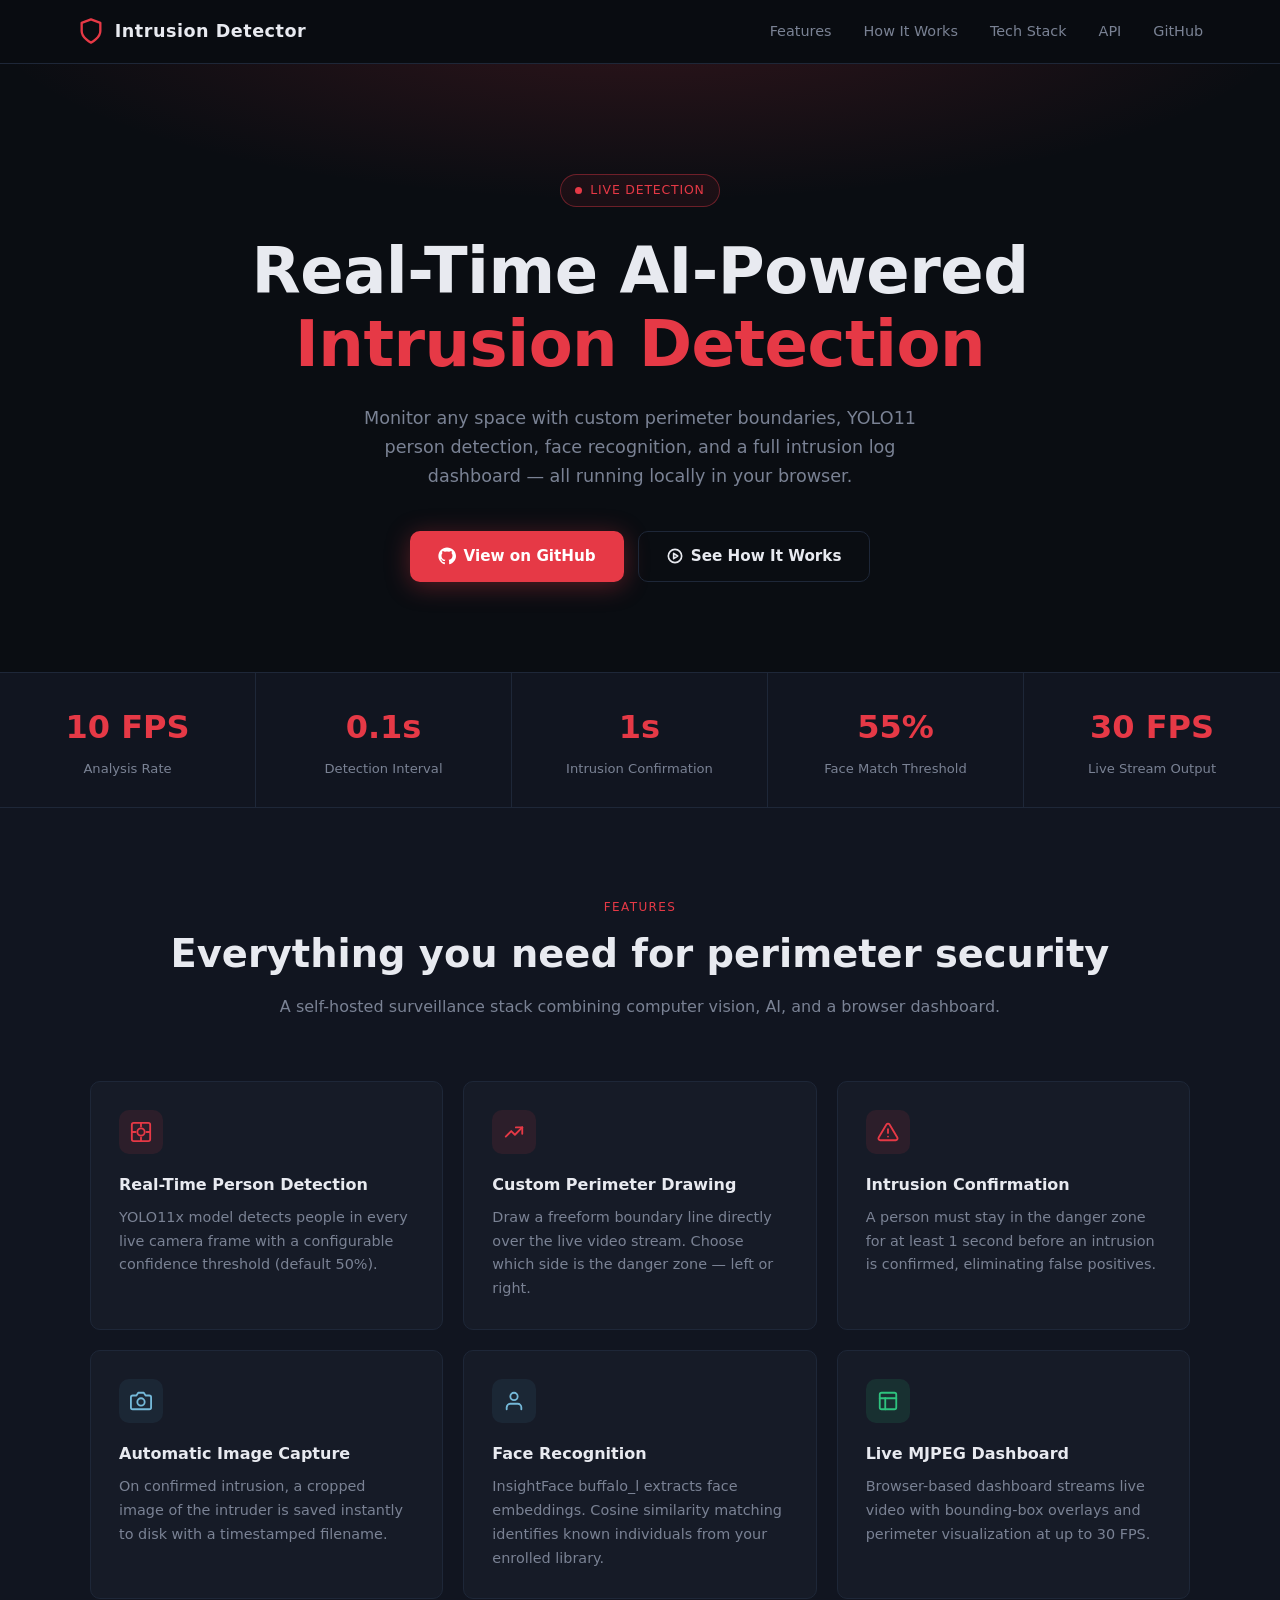
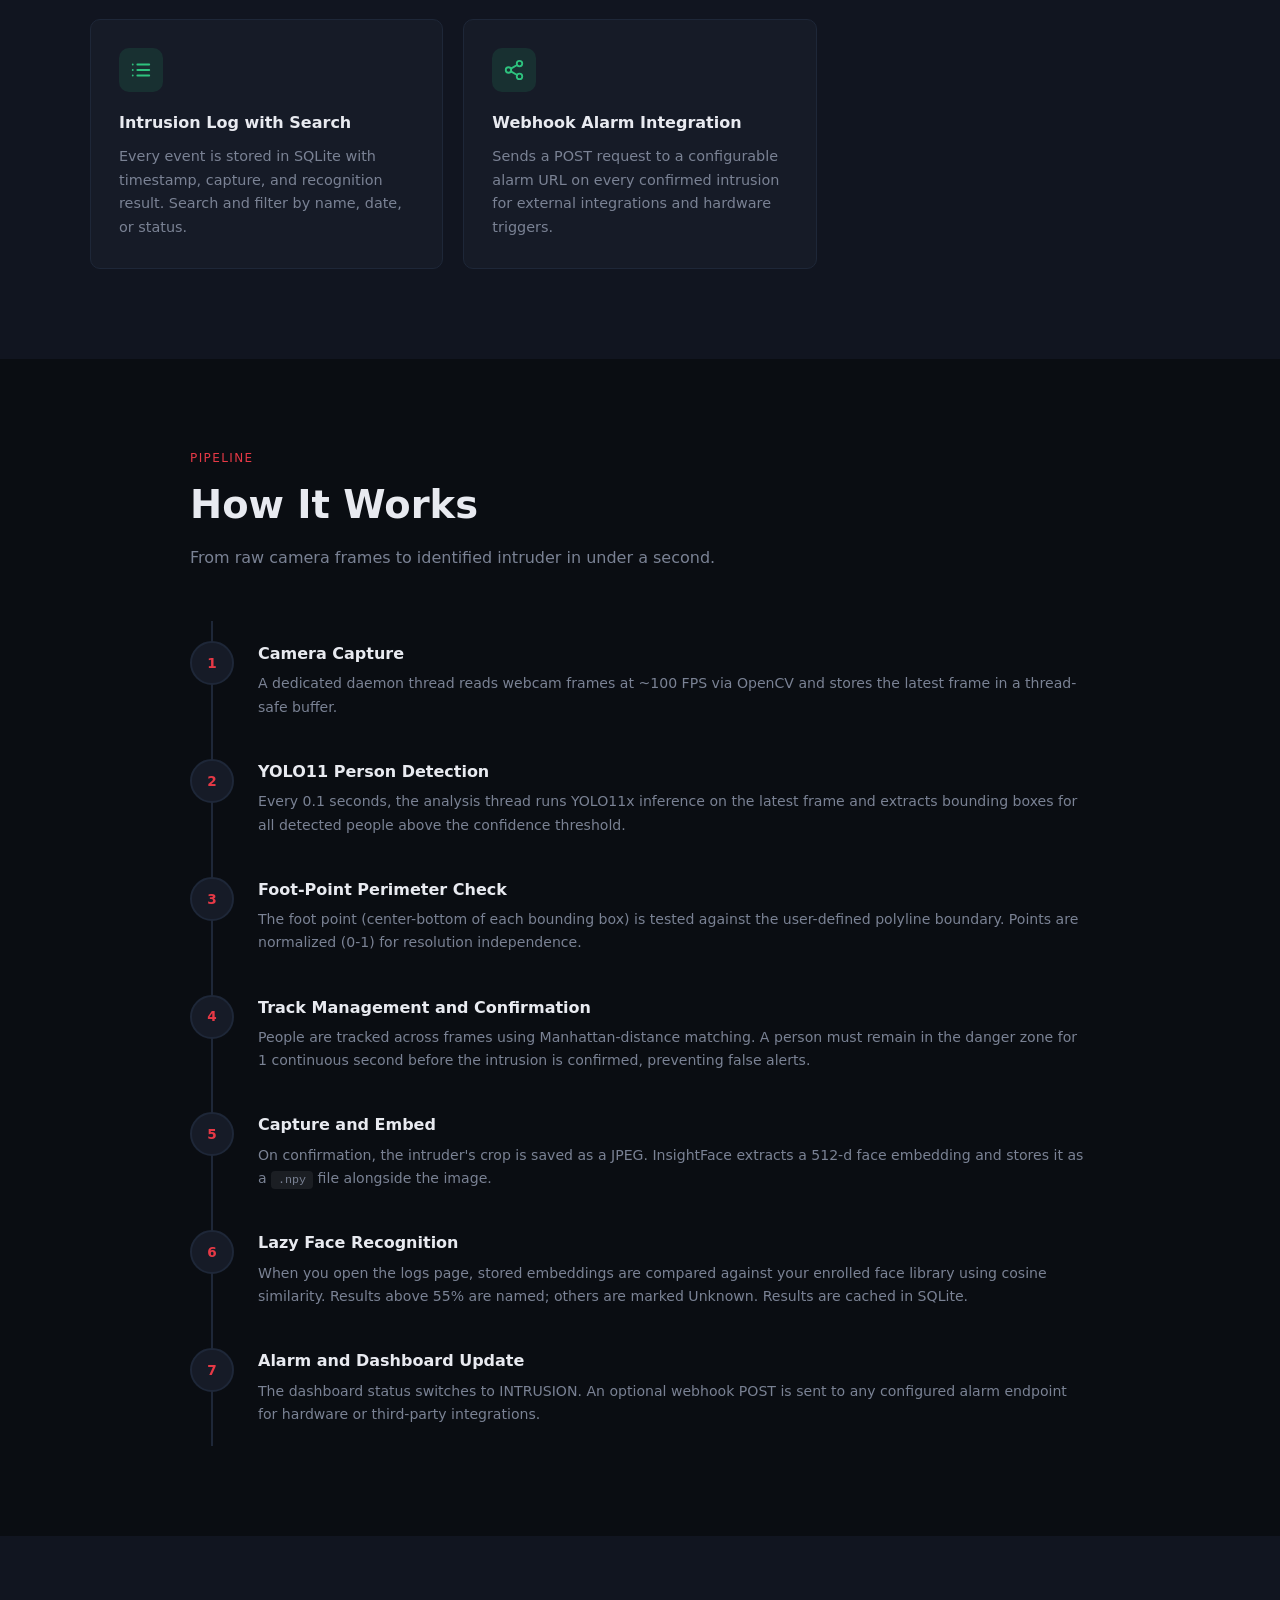
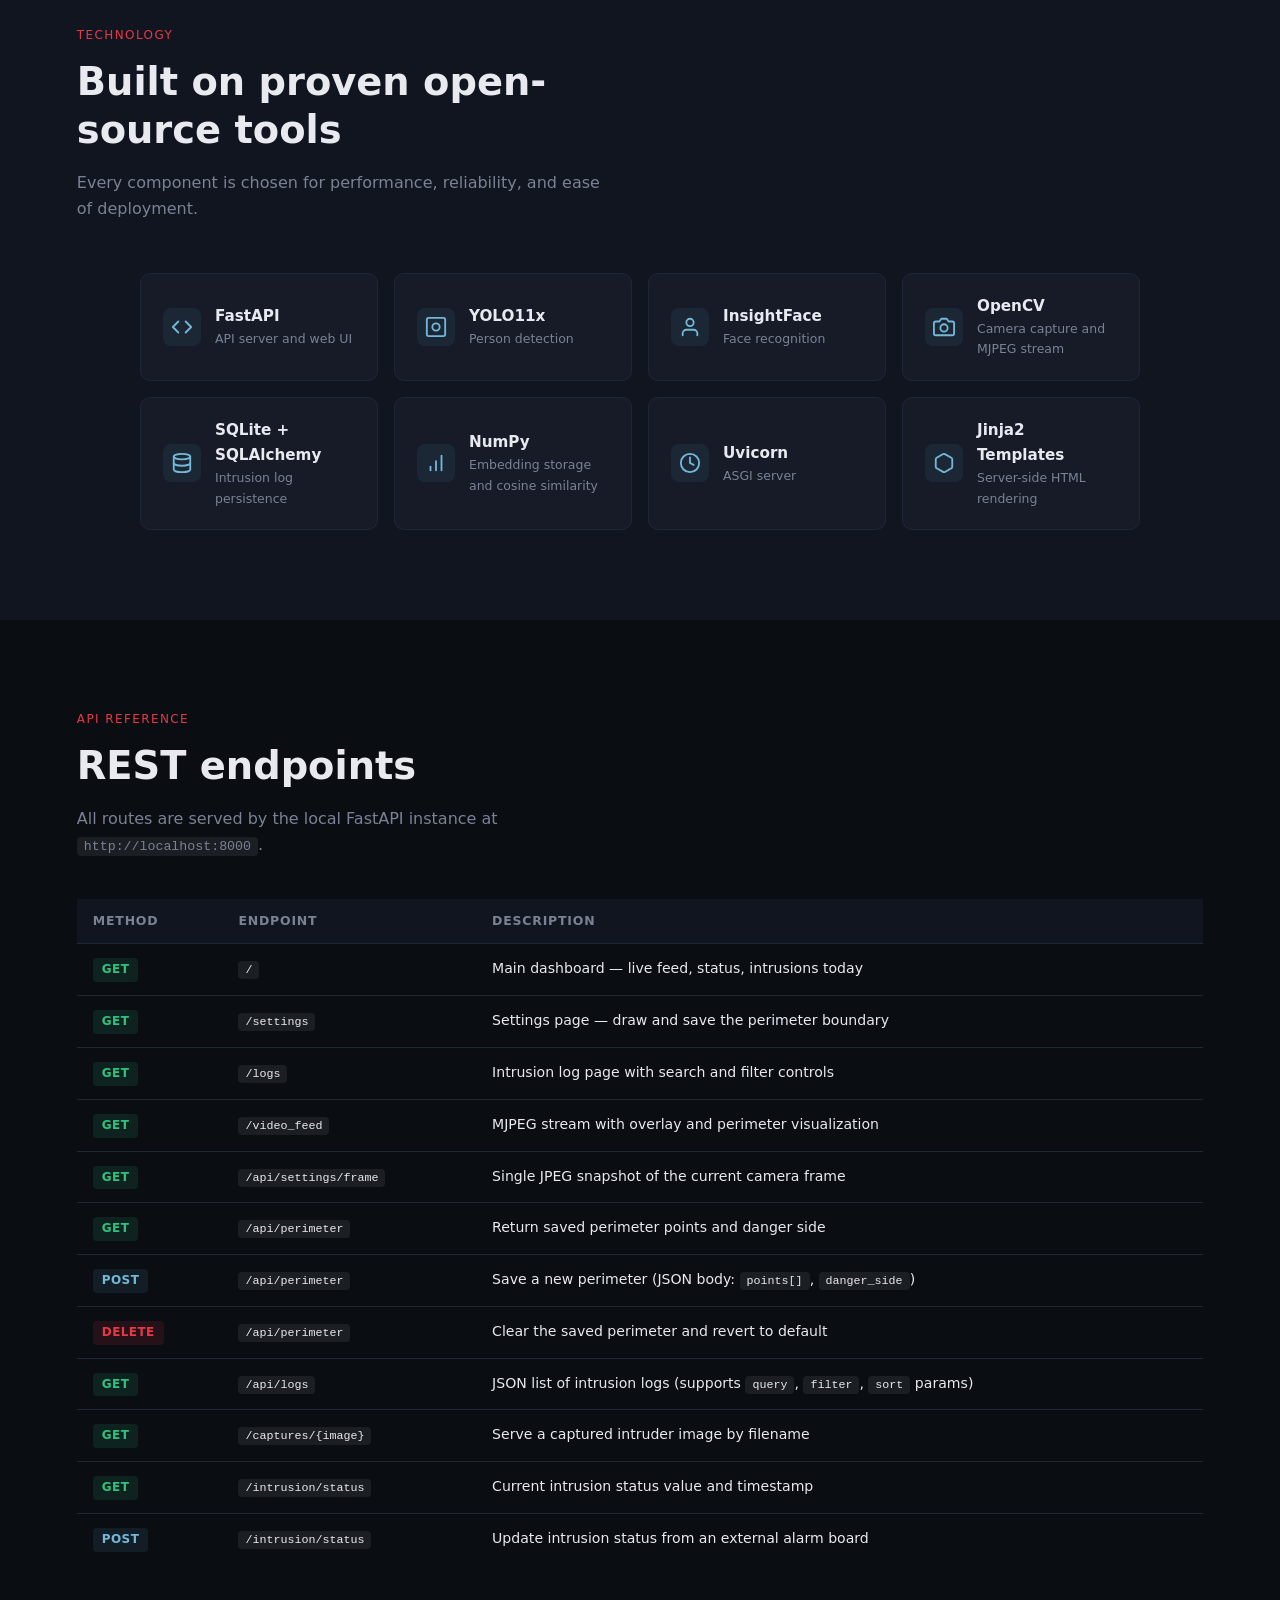
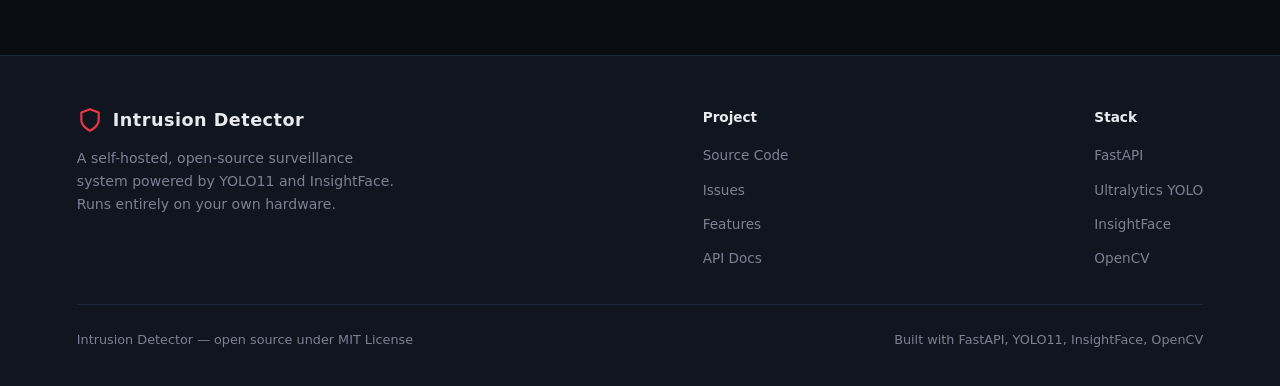
==== landing.html @ d27bb653 "made landing.html" ====
<!DOCTYPE html>
<html lang="en">
<head>
  <meta charset="UTF-8" />
  <meta name="viewport" content="width=device-width, initial-scale=1.0" />
  <title>Intrusion Detector</title>
  <style>
    *, *::before, *::after { box-sizing: border-box; margin: 0; padding: 0; }

    :root {
      --bg:        #0a0d12;
      --surface:   #111520;
      --card:      #161b27;
      --border:    #1e2738;
      --accent:    #e63946;
      --accent2:   #457b9d;
      --green:     #2ec27e;
      --text:      #e8eaf0;
      --muted:     #7a8294;
      --radius:    10px;
    }

    html { scroll-behavior: smooth; }

    body {
      background: var(--bg);
      color: var(--text);
      font-family: 'Segoe UI', system-ui, -apple-system, sans-serif;
      font-size: 16px;
      line-height: 1.65;
    }

    a { color: inherit; text-decoration: none; }

    /* ── NAV ── */
    nav {
      position: sticky; top: 0; z-index: 100;
      display: flex; align-items: center; justify-content: space-between;
      padding: 0 6%; height: 64px;
      background: rgba(10,13,18,0.88);
      backdrop-filter: blur(12px);
      border-bottom: 1px solid var(--border);
    }

    .nav-brand {
      display: flex; align-items: center; gap: 10px;
      font-size: 1.1rem; font-weight: 700; letter-spacing: .5px;
    }

    .nav-brand svg { flex-shrink: 0; }

    .nav-links { display: flex; gap: 32px; }

    .nav-links a {
      font-size: .9rem; color: var(--muted);
      transition: color .2s;
    }

    .nav-links a:hover { color: var(--text); }

    /* ── HERO ── */
    .hero {
      display: flex; flex-direction: column; align-items: center;
      text-align: center; padding: 110px 6% 90px;
      background: radial-gradient(ellipse 80% 50% at 50% -10%, rgba(230,57,70,.18) 0%, transparent 65%);
    }

    .badge {
      display: inline-flex; align-items: center; gap: 8px;
      padding: 5px 14px; border-radius: 99px;
      border: 1px solid rgba(230,57,70,.4);
      background: rgba(230,57,70,.08);
      font-size: .78rem; letter-spacing: .8px; text-transform: uppercase;
      color: var(--accent); margin-bottom: 28px;
    }

    .badge span { width: 7px; height: 7px; border-radius: 50%; background: var(--accent); animation: pulse 1.6s infinite; }

    @keyframes pulse {
      0%, 100% { opacity: 1; }
      50%       { opacity: .3; }
    }

    h1 {
      font-size: clamp(2.4rem, 5.5vw, 4rem);
      font-weight: 800; line-height: 1.15; letter-spacing: -.5px;
      max-width: 780px;
    }

    h1 em { color: var(--accent); font-style: normal; }

    .hero-sub {
      margin-top: 22px; max-width: 580px;
      font-size: 1.1rem; color: var(--muted);
    }

    .hero-cta {
      display: flex; gap: 14px; margin-top: 40px;
      flex-wrap: wrap; justify-content: center;
    }

    .btn {
      display: inline-flex; align-items: center; gap: 8px;
      padding: 12px 28px; border-radius: var(--radius);
      font-size: .95rem; font-weight: 600; cursor: pointer;
      transition: transform .15s, box-shadow .15s;
    }

    .btn:hover { transform: translateY(-2px); }

    .btn-primary {
      background: var(--accent); color: #fff;
      box-shadow: 0 4px 24px rgba(230,57,70,.35);
    }

    .btn-primary:hover { box-shadow: 0 6px 32px rgba(230,57,70,.5); }

    .btn-ghost {
      border: 1px solid var(--border); color: var(--text);
      background: transparent;
    }

    .btn-ghost:hover { border-color: var(--muted); }

    /* ── STAT STRIP ── */
    .stats {
      display: flex; justify-content: center; flex-wrap: wrap;
      gap: 0; border-top: 1px solid var(--border);
      border-bottom: 1px solid var(--border);
      background: var(--surface);
    }

    .stat {
      flex: 1 1 180px; padding: 28px 24px; text-align: center;
      border-right: 1px solid var(--border);
    }

    .stat:last-child { border-right: none; }

    .stat-num {
      font-size: 2rem; font-weight: 800; color: var(--accent);
    }

    .stat-label { font-size: .82rem; color: var(--muted); margin-top: 4px; }

    /* ── SECTIONS ── */
    section { padding: 90px 6%; }

    .section-label {
      font-size: .75rem; letter-spacing: 1.4px; text-transform: uppercase;
      color: var(--accent); margin-bottom: 12px;
    }

    h2 {
      font-size: clamp(1.6rem, 3.5vw, 2.4rem);
      font-weight: 700; line-height: 1.25; max-width: 560px;
    }

    h2 + p { margin-top: 16px; color: var(--muted); max-width: 540px; }

    /* ── FEATURE GRID ── */
    .features { background: var(--surface); }

    .feat-header { text-align: center; margin-bottom: 60px; }
    .feat-header h2, .feat-header p { max-width: 100%; margin-inline: auto; }

    .feat-grid {
      display: grid;
      grid-template-columns: repeat(auto-fit, minmax(280px, 1fr));
      gap: 20px; max-width: 1100px; margin-inline: auto;
    }

    .feat-card {
      background: var(--card); border: 1px solid var(--border);
      border-radius: var(--radius); padding: 28px;
      transition: border-color .2s, transform .2s;
    }

    .feat-card:hover {
      border-color: rgba(230,57,70,.45);
      transform: translateY(-3px);
    }

    .feat-icon {
      width: 44px; height: 44px; border-radius: 10px;
      background: rgba(230,57,70,.1); display: flex;
      align-items: center; justify-content: center; margin-bottom: 18px;
    }

    .feat-icon.blue { background: rgba(69,123,157,.12); }
    .feat-icon.green { background: rgba(46,194,126,.12); }

    .feat-card h3 { font-size: 1rem; font-weight: 700; margin-bottom: 8px; }
    .feat-card p  { font-size: .9rem; color: var(--muted); }

    /* ── HOW IT WORKS ── */
    .how { max-width: 900px; margin-inline: auto; }

    .pipeline {
      display: flex; flex-direction: column; gap: 0;
      margin-top: 50px; position: relative;
    }

    .pipeline::before {
      content: '';
      position: absolute; left: 21px; top: 0; bottom: 0;
      width: 2px; background: var(--border);
    }

    .step {
      display: flex; gap: 24px; align-items: flex-start;
      padding: 20px 0;
    }

    .step-num {
      flex-shrink: 0; width: 44px; height: 44px; border-radius: 50%;
      background: var(--card); border: 2px solid var(--border);
      display: flex; align-items: center; justify-content: center;
      font-size: .85rem; font-weight: 800; color: var(--accent);
      position: relative; z-index: 1;
    }

    .step-body h3 { font-size: 1rem; font-weight: 700; margin-bottom: 5px; }
    .step-body p  { font-size: .88rem; color: var(--muted); }

    /* ── TECH STACK ── */
    .tech { background: var(--surface); }

    .tech-grid {
      display: grid;
      grid-template-columns: repeat(auto-fit, minmax(200px, 1fr));
      gap: 16px; max-width: 1000px; margin: 50px auto 0;
    }

    .tech-item {
      background: var(--card); border: 1px solid var(--border);
      border-radius: var(--radius); padding: 20px 22px;
      display: flex; align-items: center; gap: 14px;
      transition: border-color .2s;
    }

    .tech-item:hover { border-color: var(--accent2); }

    .tech-icon {
      width: 38px; height: 38px; flex-shrink: 0;
      border-radius: 8px; background: rgba(69,123,157,.12);
      display: flex; align-items: center; justify-content: center;
    }

    .tech-item-name { font-size: .95rem; font-weight: 700; }
    .tech-item-role { font-size: .78rem; color: var(--muted); }

    /* ── API SECTION ── */
    .api-table-wrap { margin-top: 40px; overflow-x: auto; }

    table {
      width: 100%; border-collapse: collapse;
      font-size: .88rem;
    }

    th {
      text-align: left; padding: 12px 16px;
      background: var(--surface); border-bottom: 1px solid var(--border);
      color: var(--muted); font-weight: 600; font-size: .78rem;
      text-transform: uppercase; letter-spacing: .8px;
    }

    td {
      padding: 13px 16px; border-bottom: 1px solid var(--border);
      vertical-align: top;
    }

    tr:last-child td { border-bottom: none; }
    tr:hover td { background: rgba(255,255,255,.02); }

    .method {
      display: inline-block; padding: 2px 9px; border-radius: 4px;
      font-size: .75rem; font-weight: 700; letter-spacing: .4px;
    }

    .get  { background: rgba(46,194,126,.12);  color: var(--green); }
    .post { background: rgba(69,123,157,.15);  color: #74b8d8; }
    .del  { background: rgba(230,57,70,.12);   color: var(--accent); }

    code {
      font-family: 'Cascadia Code', 'Consolas', monospace;
      font-size: .83em; background: rgba(255,255,255,.07);
      padding: 2px 7px; border-radius: 4px;
    }

    /* ── FOOTER ── */
    footer {
      background: var(--surface);
      border-top: 1px solid var(--border);
      padding: 50px 6% 36px;
      display: flex; flex-wrap: wrap; gap: 32px;
      align-items: flex-start; justify-content: space-between;
    }

    .footer-brand { max-width: 320px; }
    .footer-brand .nav-brand { margin-bottom: 12px; }
    .footer-brand p { font-size: .88rem; color: var(--muted); }

    .footer-links h4 { font-size: .85rem; font-weight: 700; margin-bottom: 14px; }
    .footer-links ul { list-style: none; display: flex; flex-direction: column; gap: 8px; }
    .footer-links li a { font-size: .85rem; color: var(--muted); transition: color .2s; }
    .footer-links li a:hover { color: var(--text); }

    .footer-bottom {
      width: 100%; padding-top: 24px;
      border-top: 1px solid var(--border);
      font-size: .8rem; color: var(--muted);
      display: flex; justify-content: space-between; flex-wrap: wrap; gap: 8px;
    }

    /* ── RESPONSIVE ── */
    @media (max-width: 640px) {
      .nav-links { display: none; }
      .stats { flex-direction: column; }
      .stat { border-right: none; border-bottom: 1px solid var(--border); }
      .stat:last-child { border-bottom: none; }
      footer { flex-direction: column; }
    }
  </style>
</head>
<body>

<!-- NAV -->
<nav>
  <div class="nav-brand">
    <!-- shield icon -->
    <svg width="28" height="28" viewBox="0 0 24 24" fill="none" stroke="#e63946" stroke-width="2" stroke-linecap="round" stroke-linejoin="round">
      <path d="M12 22s8-4 8-10V5l-8-3-8 3v7c0 6 8 10 8 10z"/>
    </svg>
    Intrusion Detector
  </div>
  <div class="nav-links">
    <a href="#features">Features</a>
    <a href="#how">How It Works</a>
    <a href="#tech">Tech Stack</a>
    <a href="#api">API</a>
    <a href="https://github.com/KaunAnkit/intrustion_detector" target="_blank" rel="noopener">GitHub</a>
  </div>
</nav>

<!-- HERO -->
<section class="hero">
  <div class="badge">
    <span></span>
    Live Detection
  </div>
  <h1>Real-Time AI-Powered<br /><em>Intrusion Detection</em></h1>
  <p class="hero-sub">
    Monitor any space with custom perimeter boundaries, YOLO11 person detection,
    face recognition, and a full intrusion log dashboard — all running locally in your browser.
  </p>
  <div class="hero-cta">
    <a href="https://github.com/KaunAnkit/intrustion_detector" target="_blank" rel="noopener" class="btn btn-primary">
      <!-- github icon -->
      <svg width="18" height="18" viewBox="0 0 24 24" fill="currentColor">
        <path d="M12 .5C5.65.5.5 5.65.5 12c0 5.1 3.3 9.4 7.9 10.9.58.1.79-.25.79-.56v-2c-3.2.7-3.88-1.54-3.88-1.54-.52-1.34-1.28-1.7-1.28-1.7-1.04-.72.08-.7.08-.7 1.15.08 1.75 1.18 1.75 1.18 1.02 1.75 2.68 1.24 3.34.95.1-.74.4-1.24.72-1.52-2.55-.29-5.24-1.27-5.24-5.67 0-1.25.45-2.27 1.18-3.07-.12-.3-.51-1.46.11-3.04 0 0 .96-.31 3.15 1.17a10.9 10.9 0 0 1 5.74 0c2.19-1.48 3.14-1.17 3.14-1.17.63 1.58.24 2.74.12 3.04.74.8 1.18 1.82 1.18 3.07 0 4.41-2.7 5.38-5.27 5.66.41.36.78 1.07.78 2.15v3.19c0 .31.21.67.8.56C20.71 21.4 24 17.1 24 12c0-6.35-5.15-11.5-12-11.5z"/>
      </svg>
      View on GitHub
    </a>
    <a href="#how" class="btn btn-ghost">
      <!-- play icon -->
      <svg width="16" height="16" viewBox="0 0 24 24" fill="none" stroke="currentColor" stroke-width="2.5" stroke-linecap="round" stroke-linejoin="round">
        <circle cx="12" cy="12" r="10"/>
        <polygon points="10 8 16 12 10 16 10 8"/>
      </svg>
      See How It Works
    </a>
  </div>
</section>

<!-- STAT STRIP -->
<div class="stats">
  <div class="stat">
    <div class="stat-num">10 FPS</div>
    <div class="stat-label">Analysis Rate</div>
  </div>
  <div class="stat">
    <div class="stat-num">0.1s</div>
    <div class="stat-label">Detection Interval</div>
  </div>
  <div class="stat">
    <div class="stat-num">1s</div>
    <div class="stat-label">Intrusion Confirmation</div>
  </div>
  <div class="stat">
    <div class="stat-num">55%</div>
    <div class="stat-label">Face Match Threshold</div>
  </div>
  <div class="stat">
    <div class="stat-num">30 FPS</div>
    <div class="stat-label">Live Stream Output</div>
  </div>
</div>

<!-- FEATURES -->
<section class="features" id="features">
  <div class="feat-header">
    <div class="section-label">Features</div>
    <h2>Everything you need for perimeter security</h2>
    <p>A self-hosted surveillance stack combining computer vision, AI, and a browser dashboard.</p>
  </div>
  <div class="feat-grid">

    <div class="feat-card">
      <div class="feat-icon">
        <svg width="22" height="22" viewBox="0 0 24 24" fill="none" stroke="#e63946" stroke-width="2" stroke-linecap="round" stroke-linejoin="round">
          <rect x="2" y="2" width="20" height="20" rx="2"/><circle cx="12" cy="12" r="4"/>
          <line x1="12" y1="2" x2="12" y2="6"/><line x1="12" y1="18" x2="12" y2="22"/>
          <line x1="2" y1="12" x2="6" y2="12"/><line x1="18" y1="12" x2="22" y2="12"/>
        </svg>
      </div>
      <h3>Real-Time Person Detection</h3>
      <p>YOLO11x model detects people in every live camera frame with a configurable confidence threshold (default 50%).</p>
    </div>

    <div class="feat-card">
      <div class="feat-icon">
        <svg width="22" height="22" viewBox="0 0 24 24" fill="none" stroke="#e63946" stroke-width="2" stroke-linecap="round" stroke-linejoin="round">
          <polyline points="3 17 9 11 13 15 21 7"/><line x1="14" y1="7" x2="21" y2="7"/><line x1="21" y1="7" x2="21" y2="14"/>
        </svg>
      </div>
      <h3>Custom Perimeter Drawing</h3>
      <p>Draw a freeform boundary line directly over the live video stream. Choose which side is the danger zone — left or right.</p>
    </div>

    <div class="feat-card">
      <div class="feat-icon">
        <svg width="22" height="22" viewBox="0 0 24 24" fill="none" stroke="#e63946" stroke-width="2" stroke-linecap="round" stroke-linejoin="round">
          <path d="M10.29 3.86L1.82 18a2 2 0 0 0 1.71 3h16.94a2 2 0 0 0 1.71-3L13.71 3.86a2 2 0 0 0-3.42 0z"/>
          <line x1="12" y1="9" x2="12" y2="13"/><line x1="12" y1="17" x2="12.01" y2="17"/>
        </svg>
      </div>
      <h3>Intrusion Confirmation</h3>
      <p>A person must stay in the danger zone for at least 1 second before an intrusion is confirmed, eliminating false positives.</p>
    </div>

    <div class="feat-card">
      <div class="feat-icon blue">
        <svg width="22" height="22" viewBox="0 0 24 24" fill="none" stroke="#74b8d8" stroke-width="2" stroke-linecap="round" stroke-linejoin="round">
          <path d="M23 19a2 2 0 0 1-2 2H3a2 2 0 0 1-2-2V8a2 2 0 0 1 2-2h4l2-3h6l2 3h4a2 2 0 0 1 2 2z"/><circle cx="12" cy="13" r="4"/>
        </svg>
      </div>
      <h3>Automatic Image Capture</h3>
      <p>On confirmed intrusion, a cropped image of the intruder is saved instantly to disk with a timestamped filename.</p>
    </div>

    <div class="feat-card">
      <div class="feat-icon blue">
        <svg width="22" height="22" viewBox="0 0 24 24" fill="none" stroke="#74b8d8" stroke-width="2" stroke-linecap="round" stroke-linejoin="round">
          <path d="M20 21v-2a4 4 0 0 0-4-4H8a4 4 0 0 0-4 4v2"/><circle cx="12" cy="7" r="4"/>
        </svg>
      </div>
      <h3>Face Recognition</h3>
      <p>InsightFace buffalo_l extracts face embeddings. Cosine similarity matching identifies known individuals from your enrolled library.</p>
    </div>

    <div class="feat-card">
      <div class="feat-icon green">
        <svg width="22" height="22" viewBox="0 0 24 24" fill="none" stroke="#2ec27e" stroke-width="2" stroke-linecap="round" stroke-linejoin="round">
          <rect x="3" y="3" width="18" height="18" rx="2"/><line x1="3" y1="9" x2="21" y2="9"/>
          <line x1="9" y1="21" x2="9" y2="9"/>
        </svg>
      </div>
      <h3>Live MJPEG Dashboard</h3>
      <p>Browser-based dashboard streams live video with bounding-box overlays and perimeter visualization at up to 30 FPS.</p>
    </div>

    <div class="feat-card">
      <div class="feat-icon green">
        <svg width="22" height="22" viewBox="0 0 24 24" fill="none" stroke="#2ec27e" stroke-width="2" stroke-linecap="round" stroke-linejoin="round">
          <line x1="8" y1="6" x2="21" y2="6"/><line x1="8" y1="12" x2="21" y2="12"/><line x1="8" y1="18" x2="21" y2="18"/>
          <line x1="3" y1="6" x2="3.01" y2="6"/><line x1="3" y1="12" x2="3.01" y2="12"/><line x1="3" y1="18" x2="3.01" y2="18"/>
        </svg>
      </div>
      <h3>Intrusion Log with Search</h3>
      <p>Every event is stored in SQLite with timestamp, capture, and recognition result. Search and filter by name, date, or status.</p>
    </div>

    <div class="feat-card">
      <div class="feat-icon green">
        <svg width="22" height="22" viewBox="0 0 24 24" fill="none" stroke="#2ec27e" stroke-width="2" stroke-linecap="round" stroke-linejoin="round">
          <circle cx="18" cy="5" r="3"/><circle cx="6" cy="12" r="3"/><circle cx="18" cy="19" r="3"/>
          <line x1="8.59" y1="13.51" x2="15.42" y2="17.49"/>
          <line x1="15.41" y1="6.51" x2="8.59" y2="10.49"/>
        </svg>
      </div>
      <h3>Webhook Alarm Integration</h3>
      <p>Sends a POST request to a configurable alarm URL on every confirmed intrusion for external integrations and hardware triggers.</p>
    </div>

  </div>
</section>

<!-- HOW IT WORKS -->
<section id="how">
  <div class="how">
    <div class="section-label">Pipeline</div>
    <h2>How It Works</h2>
    <p>From raw camera frames to identified intruder in under a second.</p>

    <div class="pipeline">

      <div class="step">
        <div class="step-num">1</div>
        <div class="step-body">
          <h3>Camera Capture</h3>
          <p>A dedicated daemon thread reads webcam frames at ~100 FPS via OpenCV and stores the latest frame in a thread-safe buffer.</p>
        </div>
      </div>

      <div class="step">
        <div class="step-num">2</div>
        <div class="step-body">
          <h3>YOLO11 Person Detection</h3>
          <p>Every 0.1 seconds, the analysis thread runs YOLO11x inference on the latest frame and extracts bounding boxes for all detected people above the confidence threshold.</p>
        </div>
      </div>

      <div class="step">
        <div class="step-num">3</div>
        <div class="step-body">
          <h3>Foot-Point Perimeter Check</h3>
          <p>The foot point (center-bottom of each bounding box) is tested against the user-defined polyline boundary. Points are normalized (0-1) for resolution independence.</p>
        </div>
      </div>

      <div class="step">
        <div class="step-num">4</div>
        <div class="step-body">
          <h3>Track Management and Confirmation</h3>
          <p>People are tracked across frames using Manhattan-distance matching. A person must remain in the danger zone for 1 continuous second before the intrusion is confirmed, preventing false alerts.</p>
        </div>
      </div>

      <div class="step">
        <div class="step-num">5</div>
        <div class="step-body">
          <h3>Capture and Embed</h3>
          <p>On confirmation, the intruder's crop is saved as a JPEG. InsightFace extracts a 512-d face embedding and stores it as a <code>.npy</code> file alongside the image.</p>
        </div>
      </div>

      <div class="step">
        <div class="step-num">6</div>
        <div class="step-body">
          <h3>Lazy Face Recognition</h3>
          <p>When you open the logs page, stored embeddings are compared against your enrolled face library using cosine similarity. Results above 55% are named; others are marked Unknown. Results are cached in SQLite.</p>
        </div>
      </div>

      <div class="step">
        <div class="step-num">7</div>
        <div class="step-body">
          <h3>Alarm and Dashboard Update</h3>
          <p>The dashboard status switches to INTRUSION. An optional webhook POST is sent to any configured alarm endpoint for hardware or third-party integrations.</p>
        </div>
      </div>

    </div>
  </div>
</section>

<!-- TECH STACK -->
<section class="tech" id="tech">
  <div class="section-label">Technology</div>
  <h2>Built on proven open-source tools</h2>
  <p>Every component is chosen for performance, reliability, and ease of deployment.</p>

  <div class="tech-grid">

    <div class="tech-item">
      <div class="tech-icon">
        <svg width="22" height="22" viewBox="0 0 24 24" fill="none" stroke="#74b8d8" stroke-width="2" stroke-linecap="round" stroke-linejoin="round">
          <polyline points="16 18 22 12 16 6"/><polyline points="8 6 2 12 8 18"/>
        </svg>
      </div>
      <div>
        <div class="tech-item-name">FastAPI</div>
        <div class="tech-item-role">API server and web UI</div>
      </div>
    </div>

    <div class="tech-item">
      <div class="tech-icon">
        <svg width="22" height="22" viewBox="0 0 24 24" fill="none" stroke="#74b8d8" stroke-width="2" stroke-linecap="round" stroke-linejoin="round">
          <rect x="2" y="2" width="20" height="20" rx="2"/><circle cx="12" cy="12" r="4"/>
        </svg>
      </div>
      <div>
        <div class="tech-item-name">YOLO11x</div>
        <div class="tech-item-role">Person detection</div>
      </div>
    </div>

    <div class="tech-item">
      <div class="tech-icon">
        <svg width="22" height="22" viewBox="0 0 24 24" fill="none" stroke="#74b8d8" stroke-width="2" stroke-linecap="round" stroke-linejoin="round">
          <path d="M20 21v-2a4 4 0 0 0-4-4H8a4 4 0 0 0-4 4v2"/><circle cx="12" cy="7" r="4"/>
        </svg>
      </div>
      <div>
        <div class="tech-item-name">InsightFace</div>
        <div class="tech-item-role">Face recognition</div>
      </div>
    </div>

    <div class="tech-item">
      <div class="tech-icon">
        <svg width="22" height="22" viewBox="0 0 24 24" fill="none" stroke="#74b8d8" stroke-width="2" stroke-linecap="round" stroke-linejoin="round">
          <path d="M23 19a2 2 0 0 1-2 2H3a2 2 0 0 1-2-2V8a2 2 0 0 1 2-2h4l2-3h6l2 3h4a2 2 0 0 1 2 2z"/><circle cx="12" cy="13" r="4"/>
        </svg>
      </div>
      <div>
        <div class="tech-item-name">OpenCV</div>
        <div class="tech-item-role">Camera capture and MJPEG stream</div>
      </div>
    </div>

    <div class="tech-item">
      <div class="tech-icon">
        <svg width="22" height="22" viewBox="0 0 24 24" fill="none" stroke="#74b8d8" stroke-width="2" stroke-linecap="round" stroke-linejoin="round">
          <ellipse cx="12" cy="5" rx="9" ry="3"/><path d="M21 12c0 1.66-4 3-9 3s-9-1.34-9-3"/>
          <path d="M3 5v14c0 1.66 4 3 9 3s9-1.34 9-3V5"/>
        </svg>
      </div>
      <div>
        <div class="tech-item-name">SQLite + SQLAlchemy</div>
        <div class="tech-item-role">Intrusion log persistence</div>
      </div>
    </div>

    <div class="tech-item">
      <div class="tech-icon">
        <svg width="22" height="22" viewBox="0 0 24 24" fill="none" stroke="#74b8d8" stroke-width="2" stroke-linecap="round" stroke-linejoin="round">
          <line x1="12" y1="20" x2="12" y2="10"/><line x1="18" y1="20" x2="18" y2="4"/><line x1="6" y1="20" x2="6" y2="16"/>
        </svg>
      </div>
      <div>
        <div class="tech-item-name">NumPy</div>
        <div class="tech-item-role">Embedding storage and cosine similarity</div>
      </div>
    </div>

    <div class="tech-item">
      <div class="tech-icon">
        <svg width="22" height="22" viewBox="0 0 24 24" fill="none" stroke="#74b8d8" stroke-width="2" stroke-linecap="round" stroke-linejoin="round">
          <circle cx="12" cy="12" r="10"/><polyline points="12 6 12 12 16 14"/>
        </svg>
      </div>
      <div>
        <div class="tech-item-name">Uvicorn</div>
        <div class="tech-item-role">ASGI server</div>
      </div>
    </div>

    <div class="tech-item">
      <div class="tech-icon">
        <svg width="22" height="22" viewBox="0 0 24 24" fill="none" stroke="#74b8d8" stroke-width="2" stroke-linecap="round" stroke-linejoin="round">
          <path d="M21 16V8a2 2 0 0 0-1-1.73l-7-4a2 2 0 0 0-2 0l-7 4A2 2 0 0 0 3 8v8a2 2 0 0 0 1 1.73l7 4a2 2 0 0 0 2 0l7-4A2 2 0 0 0 21 16z"/>
        </svg>
      </div>
      <div>
        <div class="tech-item-name">Jinja2 Templates</div>
        <div class="tech-item-role">Server-side HTML rendering</div>
      </div>
    </div>

  </div>
</section>

<!-- API REFERENCE -->
<section id="api">
  <div class="section-label">API Reference</div>
  <h2>REST endpoints</h2>
  <p>All routes are served by the local FastAPI instance at <code>http://localhost:8000</code>.</p>

  <div class="api-table-wrap">
    <table>
      <thead>
        <tr>
          <th>Method</th>
          <th>Endpoint</th>
          <th>Description</th>
        </tr>
      </thead>
      <tbody>
        <tr>
          <td><span class="method get">GET</span></td>
          <td><code>/</code></td>
          <td>Main dashboard — live feed, status, intrusions today</td>
        </tr>
        <tr>
          <td><span class="method get">GET</span></td>
          <td><code>/settings</code></td>
          <td>Settings page — draw and save the perimeter boundary</td>
        </tr>
        <tr>
          <td><span class="method get">GET</span></td>
          <td><code>/logs</code></td>
          <td>Intrusion log page with search and filter controls</td>
        </tr>
        <tr>
          <td><span class="method get">GET</span></td>
          <td><code>/video_feed</code></td>
          <td>MJPEG stream with overlay and perimeter visualization</td>
        </tr>
        <tr>
          <td><span class="method get">GET</span></td>
          <td><code>/api/settings/frame</code></td>
          <td>Single JPEG snapshot of the current camera frame</td>
        </tr>
        <tr>
          <td><span class="method get">GET</span></td>
          <td><code>/api/perimeter</code></td>
          <td>Return saved perimeter points and danger side</td>
        </tr>
        <tr>
          <td><span class="method post">POST</span></td>
          <td><code>/api/perimeter</code></td>
          <td>Save a new perimeter (JSON body: <code>points[]</code>, <code>danger_side</code>)</td>
        </tr>
        <tr>
          <td><span class="method del">DELETE</span></td>
          <td><code>/api/perimeter</code></td>
          <td>Clear the saved perimeter and revert to default</td>
        </tr>
        <tr>
          <td><span class="method get">GET</span></td>
          <td><code>/api/logs</code></td>
          <td>JSON list of intrusion logs (supports <code>query</code>, <code>filter</code>, <code>sort</code> params)</td>
        </tr>
        <tr>
          <td><span class="method get">GET</span></td>
          <td><code>/captures/{image}</code></td>
          <td>Serve a captured intruder image by filename</td>
        </tr>
        <tr>
          <td><span class="method get">GET</span></td>
          <td><code>/intrusion/status</code></td>
          <td>Current intrusion status value and timestamp</td>
        </tr>
        <tr>
          <td><span class="method post">POST</span></td>
          <td><code>/intrusion/status</code></td>
          <td>Update intrusion status from an external alarm board</td>
        </tr>
      </tbody>
    </table>
  </div>
</section>

<!-- FOOTER -->
<footer>
  <div class="footer-brand">
    <div class="nav-brand">
      <svg width="26" height="26" viewBox="0 0 24 24" fill="none" stroke="#e63946" stroke-width="2" stroke-linecap="round" stroke-linejoin="round">
        <path d="M12 22s8-4 8-10V5l-8-3-8 3v7c0 6 8 10 8 10z"/>
      </svg>
      Intrusion Detector
    </div>
    <p>A self-hosted, open-source surveillance system powered by YOLO11 and InsightFace. Runs entirely on your own hardware.</p>
  </div>

  <div class="footer-links">
    <h4>Project</h4>
    <ul>
      <li><a href="https://github.com/KaunAnkit/intrustion_detector" target="_blank" rel="noopener">Source Code</a></li>
      <li><a href="https://github.com/KaunAnkit/intrustion_detector/issues" target="_blank" rel="noopener">Issues</a></li>
      <li><a href="#features">Features</a></li>
      <li><a href="#api">API Docs</a></li>
    </ul>
  </div>

  <div class="footer-links">
    <h4>Stack</h4>
    <ul>
      <li><a href="https://fastapi.tiangolo.com" target="_blank" rel="noopener">FastAPI</a></li>
      <li><a href="https://ultralytics.com" target="_blank" rel="noopener">Ultralytics YOLO</a></li>
      <li><a href="https://github.com/deepinsight/insightface" target="_blank" rel="noopener">InsightFace</a></li>
      <li><a href="https://opencv.org" target="_blank" rel="noopener">OpenCV</a></li>
    </ul>
  </div>

  <div class="footer-bottom">
    <span>Intrusion Detector — open source under MIT License</span>
    <span>Built with FastAPI, YOLO11, InsightFace, OpenCV</span>
  </div>
</footer>

</body>
</html>
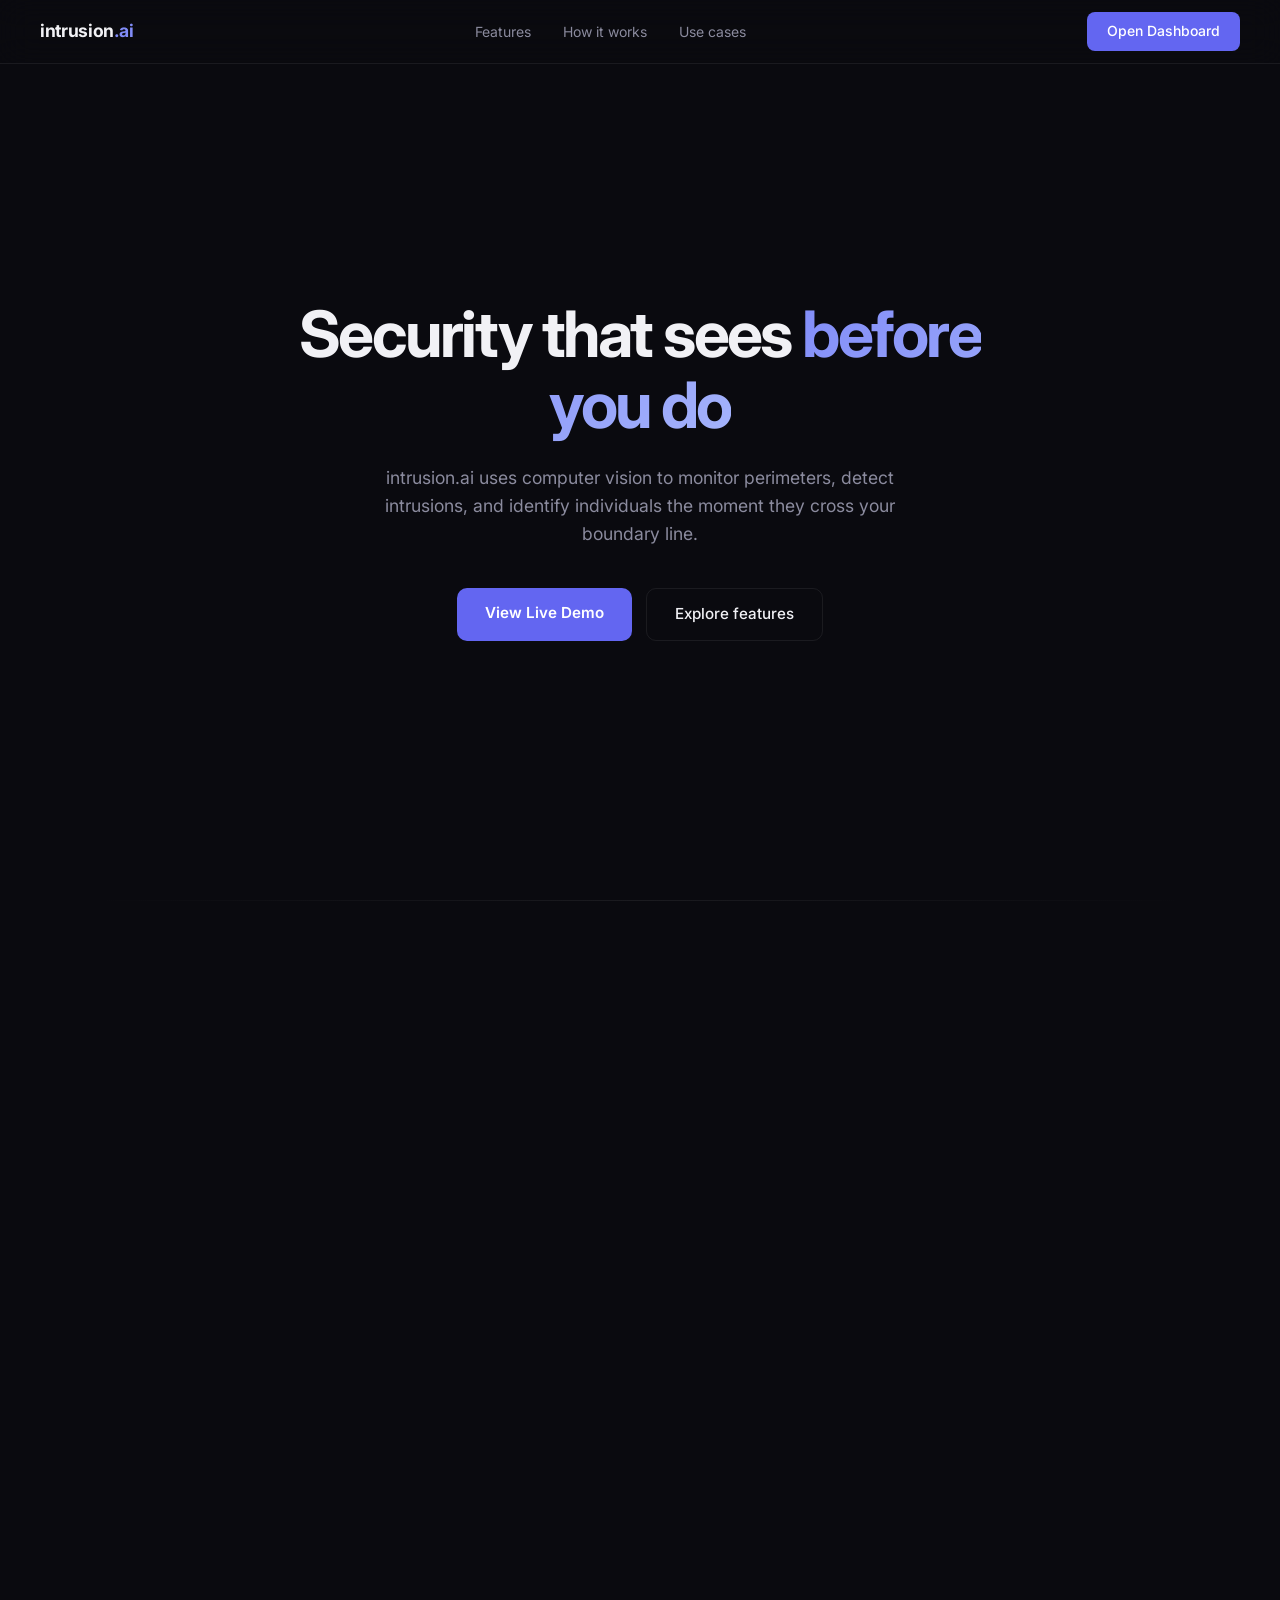
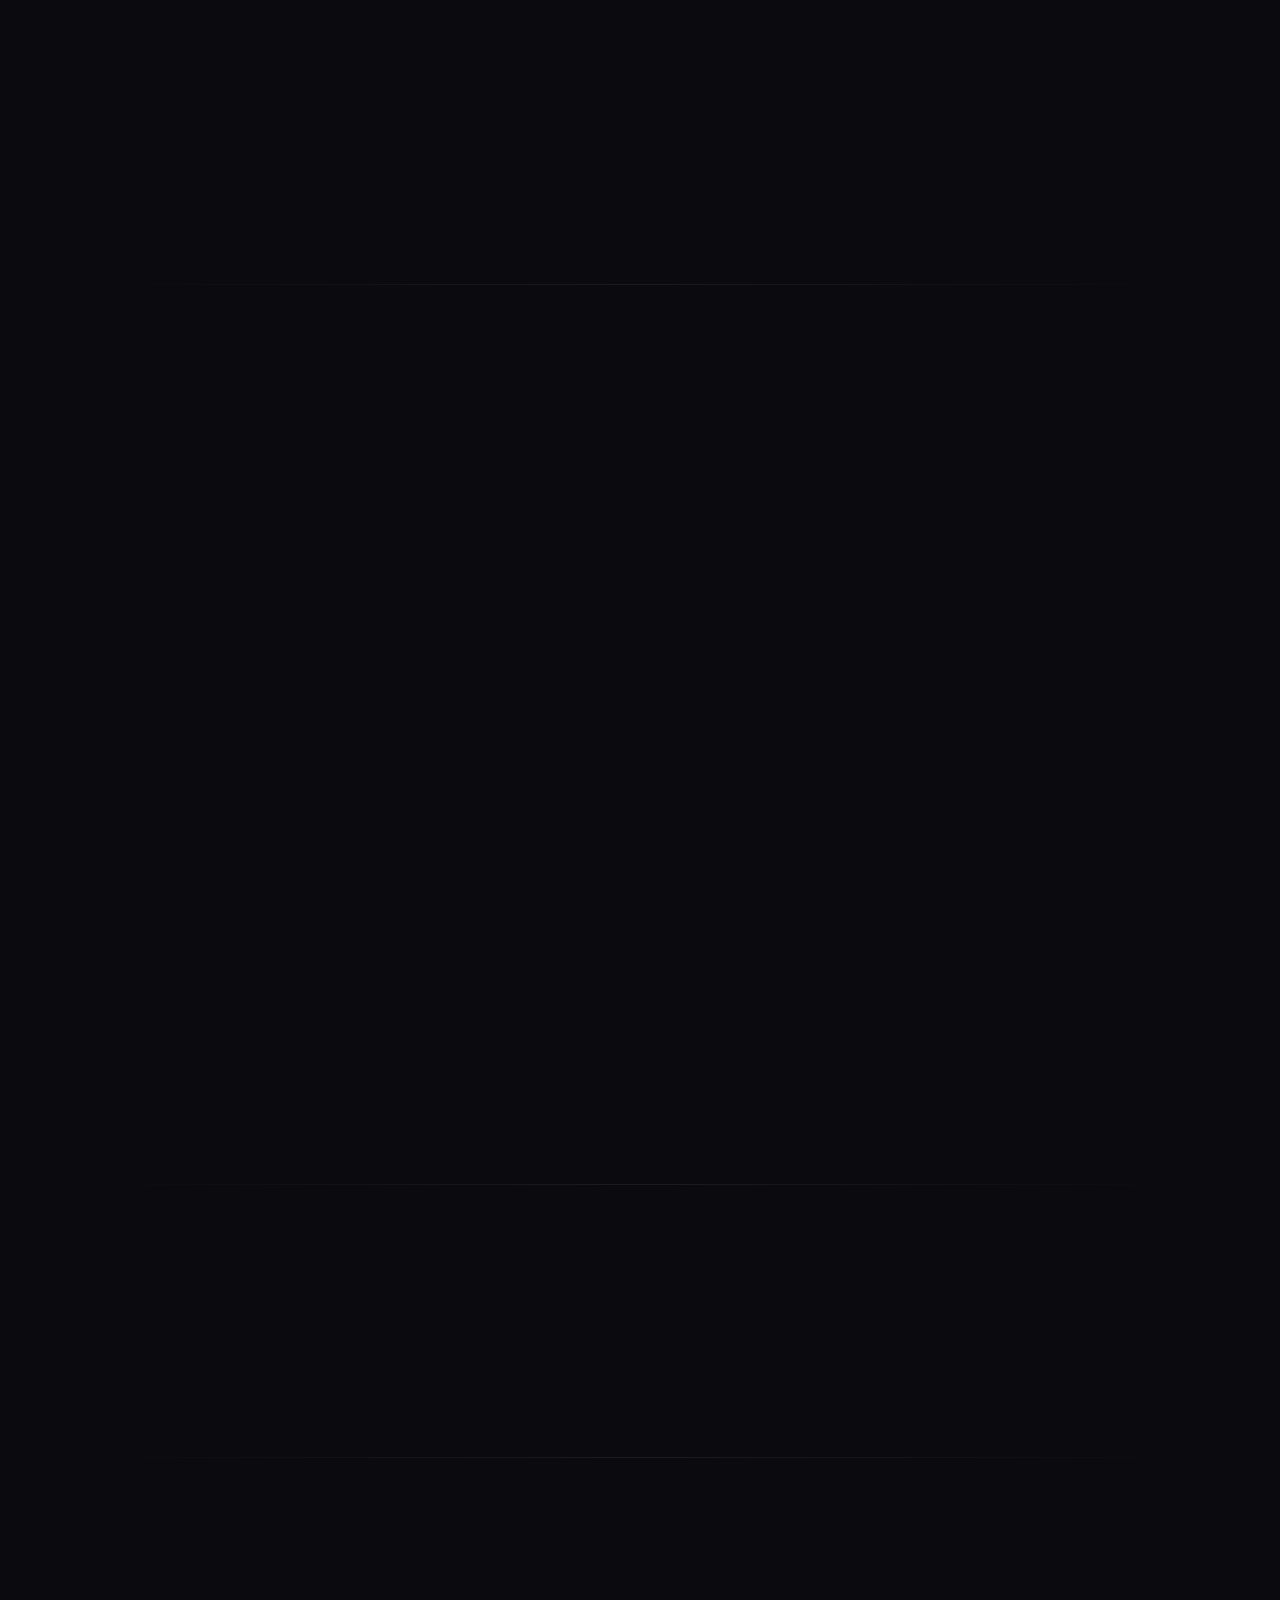
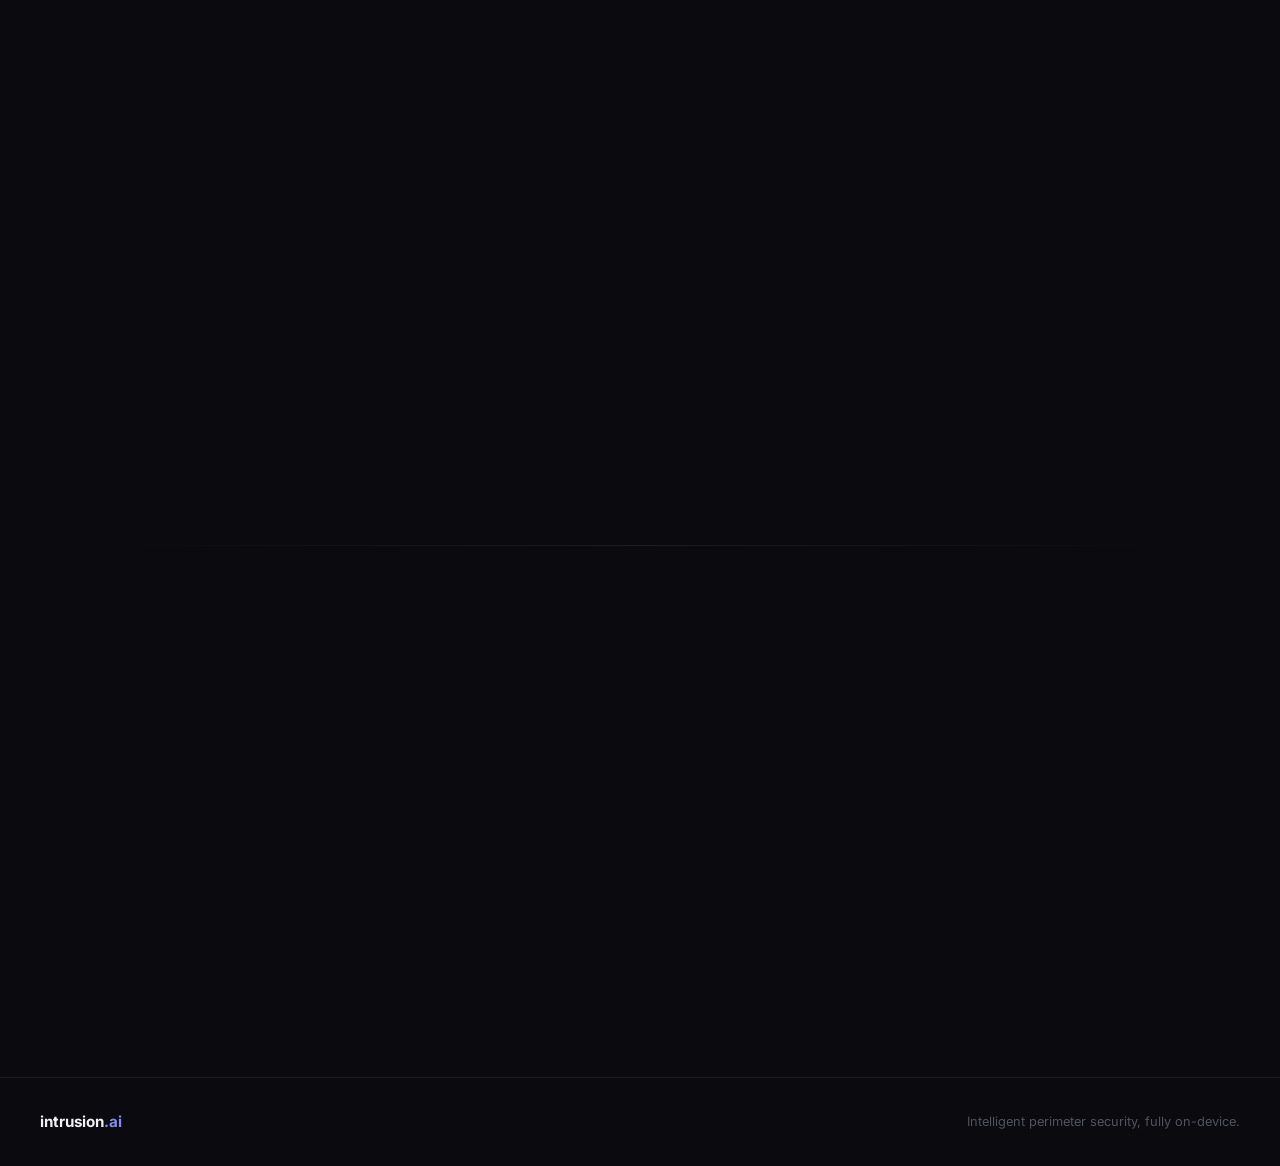
==== commit 8c45b7ed: "edited landing page" ====
--- a/landing.html
+++ b/landing.html
@@ -3,794 +3,711 @@
 <head>
   <meta charset="UTF-8" />
   <meta name="viewport" content="width=device-width, initial-scale=1.0" />
-  <title>Intrusion Detector</title>
+  <title>intrusion.ai — Intelligent Perimeter Security</title>
+  <link rel="preconnect" href="https://fonts.googleapis.com" />
+  <link rel="preconnect" href="https://fonts.gstatic.com" crossorigin />
+  <link href="https://fonts.googleapis.com/css2?family=Inter:wght@300;400;500;600;700&display=swap" rel="stylesheet" />
   <style>
     *, *::before, *::after { box-sizing: border-box; margin: 0; padding: 0; }
 
     :root {
-      --bg:        #0a0d12;
-      --surface:   #111520;
-      --card:      #161b27;
-      --border:    #1e2738;
-      --accent:    #e63946;
-      --accent2:   #457b9d;
-      --green:     #2ec27e;
-      --text:      #e8eaf0;
-      --muted:     #7a8294;
-      --radius:    10px;
+      --bg: #0a0a0f;
+      --bg-card: #111118;
+      --bg-card-hover: #16161f;
+      --border: rgba(255,255,255,0.07);
+      --border-accent: rgba(99,102,241,0.4);
+      --accent: #6366f1;
+      --accent-light: #818cf8;
+      --accent-glow: rgba(99,102,241,0.15);
+      --text-primary: #f1f1f5;
+      --text-secondary: #8b8b9e;
+      --text-muted: #52525e;
+      --radius: 12px;
+      --radius-lg: 20px;
     }
 
     html { scroll-behavior: smooth; }
 
     body {
+      font-family: 'Inter', sans-serif;
       background: var(--bg);
-      color: var(--text);
-      font-family: 'Segoe UI', system-ui, -apple-system, sans-serif;
-      font-size: 16px;
-      line-height: 1.65;
-    }
-
-    a { color: inherit; text-decoration: none; }
-
-    /* ── NAV ── */
+      color: var(--text-primary);
+      line-height: 1.6;
+      -webkit-font-smoothing: antialiased;
+    }
+
+    /* ---- NAV ---- */
     nav {
-      position: sticky; top: 0; z-index: 100;
+      position: fixed; top: 0; left: 0; right: 0; z-index: 100;
       display: flex; align-items: center; justify-content: space-between;
-      padding: 0 6%; height: 64px;
-      background: rgba(10,13,18,0.88);
-      backdrop-filter: blur(12px);
+      padding: 0 40px;
+      height: 64px;
+      background: rgba(10,10,15,0.8);
+      backdrop-filter: blur(16px);
       border-bottom: 1px solid var(--border);
     }
-
-    .nav-brand {
-      display: flex; align-items: center; gap: 10px;
-      font-size: 1.1rem; font-weight: 700; letter-spacing: .5px;
-    }
-
-    .nav-brand svg { flex-shrink: 0; }
-
-    .nav-links { display: flex; gap: 32px; }
-
+    .nav-logo {
+      font-size: 1.1rem; font-weight: 700; letter-spacing: -0.02em;
+      color: var(--text-primary); text-decoration: none;
+    }
+    .nav-logo span { color: var(--accent-light); }
+    .nav-links { display: flex; gap: 32px; list-style: none; }
     .nav-links a {
-      font-size: .9rem; color: var(--muted);
-      transition: color .2s;
-    }
-
-    .nav-links a:hover { color: var(--text); }
-
-    /* ── HERO ── */
+      font-size: 0.875rem; color: var(--text-secondary);
+      text-decoration: none; transition: color 0.2s;
+    }
+    .nav-links a:hover { color: var(--text-primary); }
+    .nav-cta {
+      background: var(--accent); color: #fff;
+      padding: 8px 20px; border-radius: 8px;
+      font-size: 0.875rem; font-weight: 500;
+      text-decoration: none; transition: opacity 0.2s, transform 0.2s;
+    }
+    .nav-cta:hover { opacity: 0.85; transform: translateY(-1px); }
+
+    /* ---- HERO ---- */
     .hero {
-      display: flex; flex-direction: column; align-items: center;
-      text-align: center; padding: 110px 6% 90px;
-      background: radial-gradient(ellipse 80% 50% at 50% -10%, rgba(230,57,70,.18) 0%, transparent 65%);
-    }
-
-    .badge {
-      display: inline-flex; align-items: center; gap: 8px;
-      padding: 5px 14px; border-radius: 99px;
-      border: 1px solid rgba(230,57,70,.4);
-      background: rgba(230,57,70,.08);
-      font-size: .78rem; letter-spacing: .8px; text-transform: uppercase;
-      color: var(--accent); margin-bottom: 28px;
-    }
-
-    .badge span { width: 7px; height: 7px; border-radius: 50%; background: var(--accent); animation: pulse 1.6s infinite; }
-
-    @keyframes pulse {
-      0%, 100% { opacity: 1; }
-      50%       { opacity: .3; }
-    }
-
-    h1 {
-      font-size: clamp(2.4rem, 5.5vw, 4rem);
-      font-weight: 800; line-height: 1.15; letter-spacing: -.5px;
-      max-width: 780px;
-    }
-
-    h1 em { color: var(--accent); font-style: normal; }
-
-    .hero-sub {
-      margin-top: 22px; max-width: 580px;
-      font-size: 1.1rem; color: var(--muted);
-    }
-
-    .hero-cta {
-      display: flex; gap: 14px; margin-top: 40px;
-      flex-wrap: wrap; justify-content: center;
-    }
-
-    .btn {
-      display: inline-flex; align-items: center; gap: 8px;
-      padding: 12px 28px; border-radius: var(--radius);
-      font-size: .95rem; font-weight: 600; cursor: pointer;
-      transition: transform .15s, box-shadow .15s;
-    }
-
-    .btn:hover { transform: translateY(-2px); }
-
+      min-height: 100vh;
+      display: flex; flex-direction: column;
+      align-items: center; justify-content: center;
+      text-align: center;
+      padding: 120px 24px 80px;
+      position: relative; overflow: hidden;
+    }
+    #light-rays-canvas {
+      position: absolute; inset: 0;
+      width: 100%; height: 100%;
+      pointer-events: none; z-index: 0;
+    }
+    .hero-content {
+      position: relative; z-index: 1;
+      display: flex; flex-direction: column;
+      align-items: center;
+    }
+    .hero h1 {
+      font-size: clamp(2.4rem, 5vw, 4rem);
+      font-weight: 700; letter-spacing: -0.04em;
+      line-height: 1.1; max-width: 760px;
+      margin-bottom: 24px;
+    }
+    .hero h1 span {
+      background: linear-gradient(135deg, var(--accent-light), #a5b4fc);
+      -webkit-background-clip: text; -webkit-text-fill-color: transparent;
+      background-clip: text;
+    }
+    .hero p {
+      font-size: 1.1rem; color: var(--text-secondary);
+      max-width: 520px; margin-bottom: 40px; font-weight: 400;
+    }
+    .hero-actions { display: flex; gap: 14px; justify-content: center; flex-wrap: wrap; }
     .btn-primary {
       background: var(--accent); color: #fff;
-      box-shadow: 0 4px 24px rgba(230,57,70,.35);
-    }
-
-    .btn-primary:hover { box-shadow: 0 6px 32px rgba(230,57,70,.5); }
-
-    .btn-ghost {
-      border: 1px solid var(--border); color: var(--text);
-      background: transparent;
-    }
-
-    .btn-ghost:hover { border-color: var(--muted); }
-
-    /* ── STAT STRIP ── */
-    .stats {
-      display: flex; justify-content: center; flex-wrap: wrap;
-      gap: 0; border-top: 1px solid var(--border);
-      border-bottom: 1px solid var(--border);
-      background: var(--surface);
-    }
-
-    .stat {
-      flex: 1 1 180px; padding: 28px 24px; text-align: center;
-      border-right: 1px solid var(--border);
-    }
-
-    .stat:last-child { border-right: none; }
-
-    .stat-num {
-      font-size: 2rem; font-weight: 800; color: var(--accent);
-    }
-
-    .stat-label { font-size: .82rem; color: var(--muted); margin-top: 4px; }
-
-    /* ── SECTIONS ── */
-    section { padding: 90px 6%; }
-
+      padding: 13px 28px; border-radius: 10px;
+      font-size: 0.95rem; font-weight: 600;
+      text-decoration: none; transition: all 0.2s;
+    }
+    .btn-primary:hover { opacity: 0.88; transform: translateY(-2px); }
+    .btn-secondary {
+      background: transparent; color: var(--text-primary);
+      padding: 13px 28px; border-radius: 10px;
+      font-size: 0.95rem; font-weight: 500;
+      text-decoration: none; border: 1px solid var(--border);
+      transition: all 0.2s;
+    }
+    .btn-secondary:hover { border-color: rgba(255,255,255,0.2); background: rgba(255,255,255,0.04); }
+
+    /* ---- SECTIONS SHARED ---- */
+    section { padding: 96px 24px; }
+    .container { max-width: 1100px; margin: 0 auto; }
     .section-label {
-      font-size: .75rem; letter-spacing: 1.4px; text-transform: uppercase;
-      color: var(--accent); margin-bottom: 12px;
-    }
-
-    h2 {
-      font-size: clamp(1.6rem, 3.5vw, 2.4rem);
-      font-weight: 700; line-height: 1.25; max-width: 560px;
-    }
-
-    h2 + p { margin-top: 16px; color: var(--muted); max-width: 540px; }
-
-    /* ── FEATURE GRID ── */
-    .features { background: var(--surface); }
-
-    .feat-header { text-align: center; margin-bottom: 60px; }
-    .feat-header h2, .feat-header p { max-width: 100%; margin-inline: auto; }
-
-    .feat-grid {
+      font-size: 0.78rem; font-weight: 600; letter-spacing: 0.1em;
+      text-transform: uppercase; color: var(--accent-light);
+      margin-bottom: 16px; text-align: center;
+    }
+    .section-title {
+      font-size: clamp(1.8rem, 3vw, 2.6rem); font-weight: 700;
+      letter-spacing: -0.03em; text-align: center;
+      color: var(--text-primary); margin-bottom: 16px;
+    }
+    .section-subtitle {
+      font-size: 1rem; color: var(--text-secondary);
+      text-align: center; max-width: 520px;
+      margin: 0 auto 64px;
+    }
+
+    /* ---- FEATURES ---- */
+    #features { background: var(--bg); }
+    .features-grid {
       display: grid;
-      grid-template-columns: repeat(auto-fit, minmax(280px, 1fr));
-      gap: 20px; max-width: 1100px; margin-inline: auto;
-    }
-
-    .feat-card {
-      background: var(--card); border: 1px solid var(--border);
-      border-radius: var(--radius); padding: 28px;
-      transition: border-color .2s, transform .2s;
-    }
-
-    .feat-card:hover {
-      border-color: rgba(230,57,70,.45);
+      grid-template-columns: repeat(auto-fit, minmax(300px, 1fr));
+      gap: 20px;
+    }
+    .feature-card {
+      background: var(--bg-card);
+      border: 1px solid var(--border);
+      border-radius: var(--radius-lg);
+      padding: 32px;
+      transition: border-color 0.25s, background 0.25s, transform 0.25s;
+    }
+    .feature-card:hover {
+      border-color: var(--border-accent);
+      background: var(--bg-card-hover);
       transform: translateY(-3px);
     }
-
-    .feat-icon {
+    .feature-icon {
       width: 44px; height: 44px; border-radius: 10px;
-      background: rgba(230,57,70,.1); display: flex;
-      align-items: center; justify-content: center; margin-bottom: 18px;
-    }
-
-    .feat-icon.blue { background: rgba(69,123,157,.12); }
-    .feat-icon.green { background: rgba(46,194,126,.12); }
-
-    .feat-card h3 { font-size: 1rem; font-weight: 700; margin-bottom: 8px; }
-    .feat-card p  { font-size: .9rem; color: var(--muted); }
-
-    /* ── HOW IT WORKS ── */
-    .how { max-width: 900px; margin-inline: auto; }
-
-    .pipeline {
-      display: flex; flex-direction: column; gap: 0;
-      margin-top: 50px; position: relative;
-    }
-
-    .pipeline::before {
-      content: '';
-      position: absolute; left: 21px; top: 0; bottom: 0;
-      width: 2px; background: var(--border);
-    }
-
+      background: var(--accent-glow); border: 1px solid var(--border-accent);
+      display: flex; align-items: center; justify-content: center;
+      margin-bottom: 20px;
+    }
+    .feature-icon svg { width: 20px; height: 20px; stroke: var(--accent-light); fill: none; stroke-width: 1.8; stroke-linecap: round; stroke-linejoin: round; }
+    .feature-card h3 { font-size: 1rem; font-weight: 600; margin-bottom: 10px; letter-spacing: -0.01em; }
+    .feature-card p { font-size: 0.88rem; color: var(--text-secondary); line-height: 1.65; }
+
+    /* ---- HOW IT WORKS ---- */
+    #how-it-works { background: var(--bg); }
+    .steps { display: flex; flex-direction: column; gap: 0; max-width: 720px; margin: 0 auto; }
     .step {
-      display: flex; gap: 24px; align-items: flex-start;
-      padding: 20px 0;
-    }
-
-    .step-num {
-      flex-shrink: 0; width: 44px; height: 44px; border-radius: 50%;
-      background: var(--card); border: 2px solid var(--border);
+      display: grid; grid-template-columns: 56px 1fr;
+      gap: 24px; position: relative; padding-bottom: 48px;
+    }
+    .step:last-child { padding-bottom: 0; }
+    .step-left { display: flex; flex-direction: column; align-items: center; }
+    .step-number {
+      width: 44px; height: 44px; border-radius: 50%;
+      background: var(--bg-card); border: 1px solid var(--border-accent);
       display: flex; align-items: center; justify-content: center;
-      font-size: .85rem; font-weight: 800; color: var(--accent);
-      position: relative; z-index: 1;
-    }
-
-    .step-body h3 { font-size: 1rem; font-weight: 700; margin-bottom: 5px; }
-    .step-body p  { font-size: .88rem; color: var(--muted); }
-
-    /* ── TECH STACK ── */
-    .tech { background: var(--surface); }
-
-    .tech-grid {
-      display: grid;
-      grid-template-columns: repeat(auto-fit, minmax(200px, 1fr));
-      gap: 16px; max-width: 1000px; margin: 50px auto 0;
-    }
-
-    .tech-item {
-      background: var(--card); border: 1px solid var(--border);
-      border-radius: var(--radius); padding: 20px 22px;
-      display: flex; align-items: center; gap: 14px;
-      transition: border-color .2s;
-    }
-
-    .tech-item:hover { border-color: var(--accent2); }
-
-    .tech-icon {
-      width: 38px; height: 38px; flex-shrink: 0;
-      border-radius: 8px; background: rgba(69,123,157,.12);
-      display: flex; align-items: center; justify-content: center;
-    }
-
-    .tech-item-name { font-size: .95rem; font-weight: 700; }
-    .tech-item-role { font-size: .78rem; color: var(--muted); }
-
-    /* ── API SECTION ── */
-    .api-table-wrap { margin-top: 40px; overflow-x: auto; }
-
-    table {
-      width: 100%; border-collapse: collapse;
-      font-size: .88rem;
-    }
-
-    th {
-      text-align: left; padding: 12px 16px;
-      background: var(--surface); border-bottom: 1px solid var(--border);
-      color: var(--muted); font-weight: 600; font-size: .78rem;
-      text-transform: uppercase; letter-spacing: .8px;
-    }
-
-    td {
-      padding: 13px 16px; border-bottom: 1px solid var(--border);
-      vertical-align: top;
-    }
-
-    tr:last-child td { border-bottom: none; }
-    tr:hover td { background: rgba(255,255,255,.02); }
-
-    .method {
-      display: inline-block; padding: 2px 9px; border-radius: 4px;
-      font-size: .75rem; font-weight: 700; letter-spacing: .4px;
-    }
-
-    .get  { background: rgba(46,194,126,.12);  color: var(--green); }
-    .post { background: rgba(69,123,157,.15);  color: #74b8d8; }
-    .del  { background: rgba(230,57,70,.12);   color: var(--accent); }
-
-    code {
-      font-family: 'Cascadia Code', 'Consolas', monospace;
-      font-size: .83em; background: rgba(255,255,255,.07);
-      padding: 2px 7px; border-radius: 4px;
-    }
-
-    /* ── FOOTER ── */
+      font-size: 0.85rem; font-weight: 700; color: var(--accent-light);
+      flex-shrink: 0; z-index: 1;
+    }
+    .step-line {
+      flex: 1; width: 1px; background: linear-gradient(to bottom, var(--border-accent), transparent);
+      margin-top: 8px;
+    }
+    .step:last-child .step-line { display: none; }
+    .step-content { padding-top: 10px; }
+    .step-content h3 { font-size: 1rem; font-weight: 600; margin-bottom: 8px; }
+    .step-content p { font-size: 0.88rem; color: var(--text-secondary); line-height: 1.65; }
+
+    /* ---- STATS ---- */
+    #stats { background: var(--bg); padding: 60px 24px; }
+    .stats-grid {
+      display: grid; grid-template-columns: repeat(auto-fit, minmax(200px, 1fr));
+      gap: 1px; background: var(--border);
+      border: 1px solid var(--border); border-radius: var(--radius-lg);
+      overflow: hidden;
+    }
+    .stat-item {
+      background: var(--bg-card); padding: 40px 32px; text-align: center;
+    }
+    .stat-value {
+      font-size: 2.5rem; font-weight: 800; letter-spacing: -0.04em;
+      color: var(--text-primary); line-height: 1;
+      margin-bottom: 8px;
+    }
+    .stat-label { font-size: 0.85rem; color: var(--text-secondary); font-weight: 400; }
+
+    /* ---- USE CASES ---- */
+    #use-cases { background: var(--bg); }
+    .use-cases-grid {
+      display: grid; grid-template-columns: repeat(auto-fit, minmax(260px, 1fr));
+      gap: 16px;
+    }
+    .use-case-card {
+      background: var(--bg-card); border: 1px solid var(--border);
+      border-radius: var(--radius-lg); padding: 28px 24px;
+      transition: border-color 0.25s, transform 0.25s;
+    }
+    .use-case-card:hover { border-color: var(--border-accent); transform: translateY(-2px); }
+    .use-case-tag {
+      display: inline-block; padding: 4px 10px;
+      background: rgba(99,102,241,0.08); border: 1px solid var(--border-accent);
+      border-radius: 100px; font-size: 0.7rem; font-weight: 600;
+      color: var(--accent-light); letter-spacing: 0.06em; text-transform: uppercase;
+      margin-bottom: 14px;
+    }
+    .use-case-card h3 { font-size: 0.95rem; font-weight: 600; margin-bottom: 8px; }
+    .use-case-card p { font-size: 0.85rem; color: var(--text-secondary); line-height: 1.6; }
+
+    /* ---- CTA ---- */
+    #cta { padding: 96px 24px; background: var(--bg); }
+    .cta-box {
+      max-width: 700px; margin: 0 auto; text-align: center;
+      background: var(--bg-card); border: 1px solid var(--border-accent);
+      border-radius: 24px; padding: 64px 48px;
+    }
+    .cta-box h2 {
+      font-size: clamp(1.6rem, 3vw, 2.2rem); font-weight: 700;
+      letter-spacing: -0.03em; margin-bottom: 16px;
+    }
+    .cta-box p { font-size: 0.95rem; color: var(--text-secondary); margin-bottom: 36px; }
+    .cta-actions { display: flex; gap: 14px; justify-content: center; flex-wrap: wrap; }
+
+    /* ---- FOOTER ---- */
     footer {
-      background: var(--surface);
+      padding: 32px 40px;
       border-top: 1px solid var(--border);
-      padding: 50px 6% 36px;
-      display: flex; flex-wrap: wrap; gap: 32px;
-      align-items: flex-start; justify-content: space-between;
-    }
-
-    .footer-brand { max-width: 320px; }
-    .footer-brand .nav-brand { margin-bottom: 12px; }
-    .footer-brand p { font-size: .88rem; color: var(--muted); }
-
-    .footer-links h4 { font-size: .85rem; font-weight: 700; margin-bottom: 14px; }
-    .footer-links ul { list-style: none; display: flex; flex-direction: column; gap: 8px; }
-    .footer-links li a { font-size: .85rem; color: var(--muted); transition: color .2s; }
-    .footer-links li a:hover { color: var(--text); }
-
-    .footer-bottom {
-      width: 100%; padding-top: 24px;
-      border-top: 1px solid var(--border);
-      font-size: .8rem; color: var(--muted);
-      display: flex; justify-content: space-between; flex-wrap: wrap; gap: 8px;
-    }
-
-    /* ── RESPONSIVE ── */
-    @media (max-width: 640px) {
+      display: flex; align-items: center; justify-content: space-between;
+      flex-wrap: wrap; gap: 16px;
+    }
+    .footer-logo { font-size: 0.95rem; font-weight: 700; color: var(--text-primary); }
+    .footer-logo span { color: var(--accent-light); }
+    footer p { font-size: 0.8rem; color: var(--text-muted); }
+
+    /* ---- DIVIDER ---- */
+    .section-divider {
+      height: 1px; background: linear-gradient(to right, transparent, var(--border), transparent);
+      max-width: 1100px; margin: 0 auto;
+    }
+
+    /* ---- ANIMATIONS ---- */
+    @keyframes pulse {
+      0%, 100% { opacity: 1; } 50% { opacity: 0.4; }
+    }
+    .fade-up {
+      opacity: 0; transform: translateY(24px);
+      transition: opacity 0.6s ease, transform 0.6s ease;
+    }
+    .fade-up.visible { opacity: 1; transform: translateY(0); }
+
+    /* ---- RESPONSIVE ---- */
+    @media (max-width: 768px) {
+      nav { padding: 0 20px; }
       .nav-links { display: none; }
-      .stats { flex-direction: column; }
-      .stat { border-right: none; border-bottom: 1px solid var(--border); }
-      .stat:last-child { border-bottom: none; }
-      footer { flex-direction: column; }
+      .cta-box { padding: 40px 24px; }
+      footer { flex-direction: column; text-align: center; }
     }
   </style>
 </head>
 <body>
 
-<!-- NAV -->
-<nav>
-  <div class="nav-brand">
-    <!-- shield icon -->
-    <svg width="28" height="28" viewBox="0 0 24 24" fill="none" stroke="#e63946" stroke-width="2" stroke-linecap="round" stroke-linejoin="round">
-      <path d="M12 22s8-4 8-10V5l-8-3-8 3v7c0 6 8 10 8 10z"/>
-    </svg>
-    Intrusion Detector
-  </div>
-  <div class="nav-links">
-    <a href="#features">Features</a>
-    <a href="#how">How It Works</a>
-    <a href="#tech">Tech Stack</a>
-    <a href="#api">API</a>
-    <a href="https://github.com/KaunAnkit/intrustion_detector" target="_blank" rel="noopener">GitHub</a>
-  </div>
-</nav>
-
-<!-- HERO -->
-<section class="hero">
-  <div class="badge">
-    <span></span>
-    Live Detection
-  </div>
-  <h1>Real-Time AI-Powered<br /><em>Intrusion Detection</em></h1>
-  <p class="hero-sub">
-    Monitor any space with custom perimeter boundaries, YOLO11 person detection,
-    face recognition, and a full intrusion log dashboard — all running locally in your browser.
-  </p>
-  <div class="hero-cta">
-    <a href="https://github.com/KaunAnkit/intrustion_detector" target="_blank" rel="noopener" class="btn btn-primary">
-      <!-- github icon -->
-      <svg width="18" height="18" viewBox="0 0 24 24" fill="currentColor">
-        <path d="M12 .5C5.65.5.5 5.65.5 12c0 5.1 3.3 9.4 7.9 10.9.58.1.79-.25.79-.56v-2c-3.2.7-3.88-1.54-3.88-1.54-.52-1.34-1.28-1.7-1.28-1.7-1.04-.72.08-.7.08-.7 1.15.08 1.75 1.18 1.75 1.18 1.02 1.75 2.68 1.24 3.34.95.1-.74.4-1.24.72-1.52-2.55-.29-5.24-1.27-5.24-5.67 0-1.25.45-2.27 1.18-3.07-.12-.3-.51-1.46.11-3.04 0 0 .96-.31 3.15 1.17a10.9 10.9 0 0 1 5.74 0c2.19-1.48 3.14-1.17 3.14-1.17.63 1.58.24 2.74.12 3.04.74.8 1.18 1.82 1.18 3.07 0 4.41-2.7 5.38-5.27 5.66.41.36.78 1.07.78 2.15v3.19c0 .31.21.67.8.56C20.71 21.4 24 17.1 24 12c0-6.35-5.15-11.5-12-11.5z"/>
-      </svg>
-      View on GitHub
-    </a>
-    <a href="#how" class="btn btn-ghost">
-      <!-- play icon -->
-      <svg width="16" height="16" viewBox="0 0 24 24" fill="none" stroke="currentColor" stroke-width="2.5" stroke-linecap="round" stroke-linejoin="round">
-        <circle cx="12" cy="12" r="10"/>
-        <polygon points="10 8 16 12 10 16 10 8"/>
-      </svg>
-      See How It Works
-    </a>
-  </div>
-</section>
-
-<!-- STAT STRIP -->
-<div class="stats">
-  <div class="stat">
-    <div class="stat-num">10 FPS</div>
-    <div class="stat-label">Analysis Rate</div>
-  </div>
-  <div class="stat">
-    <div class="stat-num">0.1s</div>
-    <div class="stat-label">Detection Interval</div>
-  </div>
-  <div class="stat">
-    <div class="stat-num">1s</div>
-    <div class="stat-label">Intrusion Confirmation</div>
-  </div>
-  <div class="stat">
-    <div class="stat-num">55%</div>
-    <div class="stat-label">Face Match Threshold</div>
-  </div>
-  <div class="stat">
-    <div class="stat-num">30 FPS</div>
-    <div class="stat-label">Live Stream Output</div>
-  </div>
-</div>
-
-<!-- FEATURES -->
-<section class="features" id="features">
-  <div class="feat-header">
-    <div class="section-label">Features</div>
-    <h2>Everything you need for perimeter security</h2>
-    <p>A self-hosted surveillance stack combining computer vision, AI, and a browser dashboard.</p>
-  </div>
-  <div class="feat-grid">
-
-    <div class="feat-card">
-      <div class="feat-icon">
-        <svg width="22" height="22" viewBox="0 0 24 24" fill="none" stroke="#e63946" stroke-width="2" stroke-linecap="round" stroke-linejoin="round">
-          <rect x="2" y="2" width="20" height="20" rx="2"/><circle cx="12" cy="12" r="4"/>
-          <line x1="12" y1="2" x2="12" y2="6"/><line x1="12" y1="18" x2="12" y2="22"/>
-          <line x1="2" y1="12" x2="6" y2="12"/><line x1="18" y1="12" x2="22" y2="12"/>
-        </svg>
-      </div>
-      <h3>Real-Time Person Detection</h3>
-      <p>YOLO11x model detects people in every live camera frame with a configurable confidence threshold (default 50%).</p>
-    </div>
-
-    <div class="feat-card">
-      <div class="feat-icon">
-        <svg width="22" height="22" viewBox="0 0 24 24" fill="none" stroke="#e63946" stroke-width="2" stroke-linecap="round" stroke-linejoin="round">
-          <polyline points="3 17 9 11 13 15 21 7"/><line x1="14" y1="7" x2="21" y2="7"/><line x1="21" y1="7" x2="21" y2="14"/>
-        </svg>
-      </div>
-      <h3>Custom Perimeter Drawing</h3>
-      <p>Draw a freeform boundary line directly over the live video stream. Choose which side is the danger zone — left or right.</p>
-    </div>
-
-    <div class="feat-card">
-      <div class="feat-icon">
-        <svg width="22" height="22" viewBox="0 0 24 24" fill="none" stroke="#e63946" stroke-width="2" stroke-linecap="round" stroke-linejoin="round">
-          <path d="M10.29 3.86L1.82 18a2 2 0 0 0 1.71 3h16.94a2 2 0 0 0 1.71-3L13.71 3.86a2 2 0 0 0-3.42 0z"/>
-          <line x1="12" y1="9" x2="12" y2="13"/><line x1="12" y1="17" x2="12.01" y2="17"/>
-        </svg>
-      </div>
-      <h3>Intrusion Confirmation</h3>
-      <p>A person must stay in the danger zone for at least 1 second before an intrusion is confirmed, eliminating false positives.</p>
-    </div>
-
-    <div class="feat-card">
-      <div class="feat-icon blue">
-        <svg width="22" height="22" viewBox="0 0 24 24" fill="none" stroke="#74b8d8" stroke-width="2" stroke-linecap="round" stroke-linejoin="round">
-          <path d="M23 19a2 2 0 0 1-2 2H3a2 2 0 0 1-2-2V8a2 2 0 0 1 2-2h4l2-3h6l2 3h4a2 2 0 0 1 2 2z"/><circle cx="12" cy="13" r="4"/>
-        </svg>
-      </div>
-      <h3>Automatic Image Capture</h3>
-      <p>On confirmed intrusion, a cropped image of the intruder is saved instantly to disk with a timestamped filename.</p>
-    </div>
-
-    <div class="feat-card">
-      <div class="feat-icon blue">
-        <svg width="22" height="22" viewBox="0 0 24 24" fill="none" stroke="#74b8d8" stroke-width="2" stroke-linecap="round" stroke-linejoin="round">
-          <path d="M20 21v-2a4 4 0 0 0-4-4H8a4 4 0 0 0-4 4v2"/><circle cx="12" cy="7" r="4"/>
-        </svg>
-      </div>
-      <h3>Face Recognition</h3>
-      <p>InsightFace buffalo_l extracts face embeddings. Cosine similarity matching identifies known individuals from your enrolled library.</p>
-    </div>
-
-    <div class="feat-card">
-      <div class="feat-icon green">
-        <svg width="22" height="22" viewBox="0 0 24 24" fill="none" stroke="#2ec27e" stroke-width="2" stroke-linecap="round" stroke-linejoin="round">
-          <rect x="3" y="3" width="18" height="18" rx="2"/><line x1="3" y1="9" x2="21" y2="9"/>
-          <line x1="9" y1="21" x2="9" y2="9"/>
-        </svg>
-      </div>
-      <h3>Live MJPEG Dashboard</h3>
-      <p>Browser-based dashboard streams live video with bounding-box overlays and perimeter visualization at up to 30 FPS.</p>
-    </div>
-
-    <div class="feat-card">
-      <div class="feat-icon green">
-        <svg width="22" height="22" viewBox="0 0 24 24" fill="none" stroke="#2ec27e" stroke-width="2" stroke-linecap="round" stroke-linejoin="round">
-          <line x1="8" y1="6" x2="21" y2="6"/><line x1="8" y1="12" x2="21" y2="12"/><line x1="8" y1="18" x2="21" y2="18"/>
-          <line x1="3" y1="6" x2="3.01" y2="6"/><line x1="3" y1="12" x2="3.01" y2="12"/><line x1="3" y1="18" x2="3.01" y2="18"/>
-        </svg>
-      </div>
-      <h3>Intrusion Log with Search</h3>
-      <p>Every event is stored in SQLite with timestamp, capture, and recognition result. Search and filter by name, date, or status.</p>
-    </div>
-
-    <div class="feat-card">
-      <div class="feat-icon green">
-        <svg width="22" height="22" viewBox="0 0 24 24" fill="none" stroke="#2ec27e" stroke-width="2" stroke-linecap="round" stroke-linejoin="round">
-          <circle cx="18" cy="5" r="3"/><circle cx="6" cy="12" r="3"/><circle cx="18" cy="19" r="3"/>
-          <line x1="8.59" y1="13.51" x2="15.42" y2="17.49"/>
-          <line x1="15.41" y1="6.51" x2="8.59" y2="10.49"/>
-        </svg>
-      </div>
-      <h3>Webhook Alarm Integration</h3>
-      <p>Sends a POST request to a configurable alarm URL on every confirmed intrusion for external integrations and hardware triggers.</p>
-    </div>
-
-  </div>
-</section>
-
-<!-- HOW IT WORKS -->
-<section id="how">
-  <div class="how">
-    <div class="section-label">Pipeline</div>
-    <h2>How It Works</h2>
-    <p>From raw camera frames to identified intruder in under a second.</p>
-
-    <div class="pipeline">
-
-      <div class="step">
-        <div class="step-num">1</div>
-        <div class="step-body">
-          <h3>Camera Capture</h3>
-          <p>A dedicated daemon thread reads webcam frames at ~100 FPS via OpenCV and stores the latest frame in a thread-safe buffer.</p>
-        </div>
-      </div>
-
-      <div class="step">
-        <div class="step-num">2</div>
-        <div class="step-body">
-          <h3>YOLO11 Person Detection</h3>
-          <p>Every 0.1 seconds, the analysis thread runs YOLO11x inference on the latest frame and extracts bounding boxes for all detected people above the confidence threshold.</p>
-        </div>
-      </div>
-
-      <div class="step">
-        <div class="step-num">3</div>
-        <div class="step-body">
-          <h3>Foot-Point Perimeter Check</h3>
-          <p>The foot point (center-bottom of each bounding box) is tested against the user-defined polyline boundary. Points are normalized (0-1) for resolution independence.</p>
-        </div>
-      </div>
-
-      <div class="step">
-        <div class="step-num">4</div>
-        <div class="step-body">
-          <h3>Track Management and Confirmation</h3>
-          <p>People are tracked across frames using Manhattan-distance matching. A person must remain in the danger zone for 1 continuous second before the intrusion is confirmed, preventing false alerts.</p>
-        </div>
-      </div>
-
-      <div class="step">
-        <div class="step-num">5</div>
-        <div class="step-body">
-          <h3>Capture and Embed</h3>
-          <p>On confirmation, the intruder's crop is saved as a JPEG. InsightFace extracts a 512-d face embedding and stores it as a <code>.npy</code> file alongside the image.</p>
-        </div>
-      </div>
-
-      <div class="step">
-        <div class="step-num">6</div>
-        <div class="step-body">
-          <h3>Lazy Face Recognition</h3>
-          <p>When you open the logs page, stored embeddings are compared against your enrolled face library using cosine similarity. Results above 55% are named; others are marked Unknown. Results are cached in SQLite.</p>
-        </div>
-      </div>
-
-      <div class="step">
-        <div class="step-num">7</div>
-        <div class="step-body">
-          <h3>Alarm and Dashboard Update</h3>
-          <p>The dashboard status switches to INTRUSION. An optional webhook POST is sent to any configured alarm endpoint for hardware or third-party integrations.</p>
-        </div>
-      </div>
-
-    </div>
-  </div>
-</section>
-
-<!-- TECH STACK -->
-<section class="tech" id="tech">
-  <div class="section-label">Technology</div>
-  <h2>Built on proven open-source tools</h2>
-  <p>Every component is chosen for performance, reliability, and ease of deployment.</p>
-
-  <div class="tech-grid">
-
-    <div class="tech-item">
-      <div class="tech-icon">
-        <svg width="22" height="22" viewBox="0 0 24 24" fill="none" stroke="#74b8d8" stroke-width="2" stroke-linecap="round" stroke-linejoin="round">
-          <polyline points="16 18 22 12 16 6"/><polyline points="8 6 2 12 8 18"/>
-        </svg>
-      </div>
-      <div>
-        <div class="tech-item-name">FastAPI</div>
-        <div class="tech-item-role">API server and web UI</div>
+  <!-- NAV -->
+  <nav>
+    <a href="#" class="nav-logo">intrusion<span>.ai</span></a>
+    <ul class="nav-links">
+      <li><a href="#features">Features</a></li>
+      <li><a href="#how-it-works">How it works</a></li>
+      <li><a href="#use-cases">Use cases</a></li>
+    </ul>
+    <a href="http://127.0.0.1:5600/" class="nav-cta" target="_blank" rel="noopener">Open Dashboard</a>
+  </nav>
+
+  <!-- HERO -->
+  <section class="hero">
+    <canvas id="light-rays-canvas"></canvas>
+    <div class="hero-content">
+      <h1>Security that sees <span>before you do</span></h1>
+      <p>intrusion.ai uses computer vision to monitor perimeters, detect intrusions, and identify individuals the moment they cross your boundary line.</p>
+      <div class="hero-actions">
+        <a href="http://127.0.0.1:5600/" class="btn-primary" target="_blank" rel="noopener">View Live Demo</a>
+        <a href="#features" class="btn-secondary">Explore features</a>
       </div>
     </div>
-
-    <div class="tech-item">
-      <div class="tech-icon">
-        <svg width="22" height="22" viewBox="0 0 24 24" fill="none" stroke="#74b8d8" stroke-width="2" stroke-linecap="round" stroke-linejoin="round">
-          <rect x="2" y="2" width="20" height="20" rx="2"/><circle cx="12" cy="12" r="4"/>
-        </svg>
-      </div>
-      <div>
-        <div class="tech-item-name">YOLO11x</div>
-        <div class="tech-item-role">Person detection</div>
+  </section>
+
+  <div class="section-divider"></div>
+
+  <!-- FEATURES -->
+  <section id="features">
+    <div class="container">
+      <p class="section-label fade-up">Core capabilities</p>
+      <h2 class="section-title fade-up">Everything you need to secure a perimeter</h2>
+      <p class="section-subtitle fade-up">Built on YOLO-based object detection and InsightFace embeddings, intrusion.ai delivers sub-second response times without cloud dependency.</p>
+
+      <div class="features-grid">
+        <div class="feature-card fade-up">
+          <div class="feature-icon">
+            <svg viewBox="0 0 24 24"><path d="M12 22s8-4 8-10V5l-8-3-8 3v7c0 6 8 10 8 10z"/></svg>
+          </div>
+          <h3>Configurable Perimeter Line</h3>
+          <p>Draw a custom boundary line directly on the camera feed. Define which side is the danger zone and let the system do the rest.</p>
+        </div>
+
+        <div class="feature-card fade-up">
+          <div class="feature-icon">
+            <svg viewBox="0 0 24 24"><circle cx="12" cy="12" r="10"/><path d="M12 8v4l3 3"/></svg>
+          </div>
+          <h3>Real-time Intrusion Detection</h3>
+          <p>Frames are analysed at 10Hz using YOLOv11. When a person crosses the boundary, an alert fires in under 100ms with a timestamped image capture.</p>
+        </div>
+
+        <div class="feature-card fade-up">
+          <div class="feature-icon">
+            <svg viewBox="0 0 24 24"><path d="M20 21v-2a4 4 0 0 0-4-4H8a4 4 0 0 0-4 4v2"/><circle cx="12" cy="7" r="4"/></svg>
+          </div>
+          <h3>Face Recognition</h3>
+          <p>Register known faces once. intrusion.ai matches intruders against your database using cosine similarity on ArcFace embeddings.</p>
+        </div>
+
+        <div class="feature-card fade-up">
+          <div class="feature-icon">
+            <svg viewBox="0 0 24 24"><rect x="3" y="3" width="18" height="18" rx="2"/><path d="M3 9h18M9 21V9"/></svg>
+          </div>
+          <h3>Intrusion Log Dashboard</h3>
+          <p>Search, filter, and review every recorded event. Each log entry includes the capture image, timestamp, and recognized identity.</p>
+        </div>
+
+        <div class="feature-card fade-up">
+          <div class="feature-icon">
+            <svg viewBox="0 0 24 24"><path d="M18 8h1a4 4 0 0 1 0 8h-1"/><path d="M2 8h16v9a4 4 0 0 1-4 4H6a4 4 0 0 1-4-4V8z"/><line x1="6" y1="1" x2="6" y2="4"/><line x1="10" y1="1" x2="10" y2="4"/><line x1="14" y1="1" x2="14" y2="4"/></svg>
+          </div>
+          <h3>Webhook Alarm Integration</h3>
+          <p>Push intrusion status to any external alarm board or automation system via configurable webhook. Works with any HTTP endpoint.</p>
+        </div>
+
+        <div class="feature-card fade-up">
+          <div class="feature-icon">
+            <svg viewBox="0 0 24 24"><circle cx="12" cy="12" r="3"/><path d="M22 12h-4M6 12H2M12 2v4M12 18v4M19.07 4.93l-2.83 2.83M7.76 16.24l-2.83 2.83M19.07 19.07l-2.83-2.83M7.76 7.76L4.93 4.93"/></svg>
+          </div>
+          <h3>Runs Fully On-Device</h3>
+          <p>No cloud required. All inference happens locally, keeping your camera feed private and latency low regardless of network conditions.</p>
+        </div>
       </div>
     </div>
-
-    <div class="tech-item">
-      <div class="tech-icon">
-        <svg width="22" height="22" viewBox="0 0 24 24" fill="none" stroke="#74b8d8" stroke-width="2" stroke-linecap="round" stroke-linejoin="round">
-          <path d="M20 21v-2a4 4 0 0 0-4-4H8a4 4 0 0 0-4 4v2"/><circle cx="12" cy="7" r="4"/>
-        </svg>
-      </div>
-      <div>
-        <div class="tech-item-name">InsightFace</div>
-        <div class="tech-item-role">Face recognition</div>
+  </section>
+
+  <div class="section-divider"></div>
+
+  <!-- HOW IT WORKS -->
+  <section id="how-it-works">
+    <div class="container">
+      <p class="section-label fade-up">Setup in minutes</p>
+      <h2 class="section-title fade-up">How intrusion.ai works</h2>
+      <p class="section-subtitle fade-up">From camera feed to identified intruder in four straightforward steps.</p>
+
+      <div class="steps">
+        <div class="step fade-up">
+          <div class="step-left">
+            <div class="step-number">01</div>
+            <div class="step-line"></div>
+          </div>
+          <div class="step-content">
+            <h3>Connect your camera</h3>
+            <p>Point intrusion.ai at any USB or IP camera. The live feed streams directly to the dashboard over a local network — nothing leaves your environment.</p>
+          </div>
+        </div>
+
+        <div class="step fade-up">
+          <div class="step-left">
+            <div class="step-number">02</div>
+            <div class="step-line"></div>
+          </div>
+          <div class="step-content">
+            <h3>Draw your boundary</h3>
+            <p>Use the interactive perimeter editor to place a line anywhere on the frame. Choose which side is restricted. The system immediately begins enforcing it.</p>
+          </div>
+        </div>
+
+        <div class="step fade-up">
+          <div class="step-left">
+            <div class="step-number">03</div>
+            <div class="step-line"></div>
+          </div>
+          <div class="step-content">
+            <h3>Register known faces</h3>
+            <p>Upload photos of authorized personnel. intrusion.ai generates face embeddings that persist across sessions and never require retraining.</p>
+          </div>
+        </div>
+
+        <div class="step fade-up">
+          <div class="step-left">
+            <div class="step-number">04</div>
+            <div class="step-line"></div>
+          </div>
+          <div class="step-content">
+            <h3>Monitor and respond</h3>
+            <p>Every boundary crossing is logged, photographed, and optionally forwarded to your alarm or notification system. Review, search, and export logs at any time.</p>
+          </div>
+        </div>
       </div>
     </div>
-
-    <div class="tech-item">
-      <div class="tech-icon">
-        <svg width="22" height="22" viewBox="0 0 24 24" fill="none" stroke="#74b8d8" stroke-width="2" stroke-linecap="round" stroke-linejoin="round">
-          <path d="M23 19a2 2 0 0 1-2 2H3a2 2 0 0 1-2-2V8a2 2 0 0 1 2-2h4l2-3h6l2 3h4a2 2 0 0 1 2 2z"/><circle cx="12" cy="13" r="4"/>
-        </svg>
-      </div>
-      <div>
-        <div class="tech-item-name">OpenCV</div>
-        <div class="tech-item-role">Camera capture and MJPEG stream</div>
+  </section>
+
+  <div class="section-divider"></div>
+
+  <!-- STATS -->
+  <section id="stats">
+    <div class="container">
+      <div class="stats-grid fade-up">
+        <div class="stat-item">
+          <div class="stat-value">100ms</div>
+          <div class="stat-label">Intrusion alert latency</div>
+        </div>
+        <div class="stat-item">
+          <div class="stat-value">100%</div>
+          <div class="stat-label">On-device, no cloud</div>
+        </div>
+        <div class="stat-item">
+          <div class="stat-value">YOLOv11</div>
+          <div class="stat-label">Detection backbone</div>
+        </div>
       </div>
     </div>
-
-    <div class="tech-item">
-      <div class="tech-icon">
-        <svg width="22" height="22" viewBox="0 0 24 24" fill="none" stroke="#74b8d8" stroke-width="2" stroke-linecap="round" stroke-linejoin="round">
-          <ellipse cx="12" cy="5" rx="9" ry="3"/><path d="M21 12c0 1.66-4 3-9 3s-9-1.34-9-3"/>
-          <path d="M3 5v14c0 1.66 4 3 9 3s9-1.34 9-3V5"/>
-        </svg>
-      </div>
-      <div>
-        <div class="tech-item-name">SQLite + SQLAlchemy</div>
-        <div class="tech-item-role">Intrusion log persistence</div>
+  </section>
+
+  <div class="section-divider"></div>
+
+  <!-- USE CASES -->
+  <section id="use-cases">
+    <div class="container">
+      <p class="section-label fade-up">Deployment scenarios</p>
+      <h2 class="section-title fade-up">Built for environments that cannot afford blind spots</h2>
+      <p class="section-subtitle fade-up">Whether it is a server room, warehouse, or research lab, intrusion.ai adapts to the space.</p>
+
+      <div class="use-cases-grid">
+        <div class="use-case-card fade-up">
+          <span class="use-case-tag">Facilities</span>
+          <h3>Restricted Area Access</h3>
+          <p>Monitor entry points to server rooms, labs, and storage vaults. Automatically log every unauthorized crossing with face capture.</p>
+        </div>
+
+        <div class="use-case-card fade-up">
+          <span class="use-case-tag">Industrial</span>
+          <h3>Warehouse Safety Zones</h3>
+          <p>Define safety perimeters around heavy machinery or hazardous zones. Trigger external alarms when workers enter a danger side.</p>
+        </div>
+
+        <div class="use-case-card fade-up">
+          <span class="use-case-tag">Research</span>
+          <h3>Lab & Campus Security</h3>
+          <p>Track who enters sensitive research areas. Match visitors against a roster of known staff and flag unrecognized individuals in real time.</p>
+        </div>
+
+        <div class="use-case-card fade-up">
+          <span class="use-case-tag">Residential</span>
+          <h3>Property Perimeter Monitoring</h3>
+          <p>Deploy at entry gates or driveways. Know exactly when someone crosses onto your property and who they are before you open the door.</p>
+        </div>
       </div>
     </div>
-
-    <div class="tech-item">
-      <div class="tech-icon">
-        <svg width="22" height="22" viewBox="0 0 24 24" fill="none" stroke="#74b8d8" stroke-width="2" stroke-linecap="round" stroke-linejoin="round">
-          <line x1="12" y1="20" x2="12" y2="10"/><line x1="18" y1="20" x2="18" y2="4"/><line x1="6" y1="20" x2="6" y2="16"/>
-        </svg>
-      </div>
-      <div>
-        <div class="tech-item-name">NumPy</div>
-        <div class="tech-item-role">Embedding storage and cosine similarity</div>
+  </section>
+
+  <div class="section-divider"></div>
+
+  <!-- CTA -->
+  <section id="cta">
+    <div class="container">
+      <div class="cta-box fade-up">
+        <h2>See it working right now</h2>
+        <p>The live dashboard is running locally. Open it to configure your perimeter, browse intrusion logs, and watch the feed in real time.</p>
+        <div class="cta-actions">
+          <a href="http://127.0.0.1:5600/" class="btn-primary" target="_blank" rel="noopener">Open Live Dashboard</a>
+          <a href="#features" class="btn-secondary">Review features</a>
+        </div>
       </div>
     </div>
-
-    <div class="tech-item">
-      <div class="tech-icon">
-        <svg width="22" height="22" viewBox="0 0 24 24" fill="none" stroke="#74b8d8" stroke-width="2" stroke-linecap="round" stroke-linejoin="round">
-          <circle cx="12" cy="12" r="10"/><polyline points="12 6 12 12 16 14"/>
-        </svg>
-      </div>
-      <div>
-        <div class="tech-item-name">Uvicorn</div>
-        <div class="tech-item-role">ASGI server</div>
-      </div>
-    </div>
-
-    <div class="tech-item">
-      <div class="tech-icon">
-        <svg width="22" height="22" viewBox="0 0 24 24" fill="none" stroke="#74b8d8" stroke-width="2" stroke-linecap="round" stroke-linejoin="round">
-          <path d="M21 16V8a2 2 0 0 0-1-1.73l-7-4a2 2 0 0 0-2 0l-7 4A2 2 0 0 0 3 8v8a2 2 0 0 0 1 1.73l7 4a2 2 0 0 0 2 0l7-4A2 2 0 0 0 21 16z"/>
-        </svg>
-      </div>
-      <div>
-        <div class="tech-item-name">Jinja2 Templates</div>
-        <div class="tech-item-role">Server-side HTML rendering</div>
-      </div>
-    </div>
-
-  </div>
-</section>
-
-<!-- API REFERENCE -->
-<section id="api">
-  <div class="section-label">API Reference</div>
-  <h2>REST endpoints</h2>
-  <p>All routes are served by the local FastAPI instance at <code>http://localhost:8000</code>.</p>
-
-  <div class="api-table-wrap">
-    <table>
-      <thead>
-        <tr>
-          <th>Method</th>
-          <th>Endpoint</th>
-          <th>Description</th>
-        </tr>
-      </thead>
-      <tbody>
-        <tr>
-          <td><span class="method get">GET</span></td>
-          <td><code>/</code></td>
-          <td>Main dashboard — live feed, status, intrusions today</td>
-        </tr>
-        <tr>
-          <td><span class="method get">GET</span></td>
-          <td><code>/settings</code></td>
-          <td>Settings page — draw and save the perimeter boundary</td>
-        </tr>
-        <tr>
-          <td><span class="method get">GET</span></td>
-          <td><code>/logs</code></td>
-          <td>Intrusion log page with search and filter controls</td>
-        </tr>
-        <tr>
-          <td><span class="method get">GET</span></td>
-          <td><code>/video_feed</code></td>
-          <td>MJPEG stream with overlay and perimeter visualization</td>
-        </tr>
-        <tr>
-          <td><span class="method get">GET</span></td>
-          <td><code>/api/settings/frame</code></td>
-          <td>Single JPEG snapshot of the current camera frame</td>
-        </tr>
-        <tr>
-          <td><span class="method get">GET</span></td>
-          <td><code>/api/perimeter</code></td>
-          <td>Return saved perimeter points and danger side</td>
-        </tr>
-        <tr>
-          <td><span class="method post">POST</span></td>
-          <td><code>/api/perimeter</code></td>
-          <td>Save a new perimeter (JSON body: <code>points[]</code>, <code>danger_side</code>)</td>
-        </tr>
-        <tr>
-          <td><span class="method del">DELETE</span></td>
-          <td><code>/api/perimeter</code></td>
-          <td>Clear the saved perimeter and revert to default</td>
-        </tr>
-        <tr>
-          <td><span class="method get">GET</span></td>
-          <td><code>/api/logs</code></td>
-          <td>JSON list of intrusion logs (supports <code>query</code>, <code>filter</code>, <code>sort</code> params)</td>
-        </tr>
-        <tr>
-          <td><span class="method get">GET</span></td>
-          <td><code>/captures/{image}</code></td>
-          <td>Serve a captured intruder image by filename</td>
-        </tr>
-        <tr>
-          <td><span class="method get">GET</span></td>
-          <td><code>/intrusion/status</code></td>
-          <td>Current intrusion status value and timestamp</td>
-        </tr>
-        <tr>
-          <td><span class="method post">POST</span></td>
-          <td><code>/intrusion/status</code></td>
-          <td>Update intrusion status from an external alarm board</td>
-        </tr>
-      </tbody>
-    </table>
-  </div>
-</section>
-
-<!-- FOOTER -->
-<footer>
-  <div class="footer-brand">
-    <div class="nav-brand">
-      <svg width="26" height="26" viewBox="0 0 24 24" fill="none" stroke="#e63946" stroke-width="2" stroke-linecap="round" stroke-linejoin="round">
-        <path d="M12 22s8-4 8-10V5l-8-3-8 3v7c0 6 8 10 8 10z"/>
-      </svg>
-      Intrusion Detector
-    </div>
-    <p>A self-hosted, open-source surveillance system powered by YOLO11 and InsightFace. Runs entirely on your own hardware.</p>
-  </div>
-
-  <div class="footer-links">
-    <h4>Project</h4>
-    <ul>
-      <li><a href="https://github.com/KaunAnkit/intrustion_detector" target="_blank" rel="noopener">Source Code</a></li>
-      <li><a href="https://github.com/KaunAnkit/intrustion_detector/issues" target="_blank" rel="noopener">Issues</a></li>
-      <li><a href="#features">Features</a></li>
-      <li><a href="#api">API Docs</a></li>
-    </ul>
-  </div>
-
-  <div class="footer-links">
-    <h4>Stack</h4>
-    <ul>
-      <li><a href="https://fastapi.tiangolo.com" target="_blank" rel="noopener">FastAPI</a></li>
-      <li><a href="https://ultralytics.com" target="_blank" rel="noopener">Ultralytics YOLO</a></li>
-      <li><a href="https://github.com/deepinsight/insightface" target="_blank" rel="noopener">InsightFace</a></li>
-      <li><a href="https://opencv.org" target="_blank" rel="noopener">OpenCV</a></li>
-    </ul>
-  </div>
-
-  <div class="footer-bottom">
-    <span>Intrusion Detector — open source under MIT License</span>
-    <span>Built with FastAPI, YOLO11, InsightFace, OpenCV</span>
-  </div>
-</footer>
-
+  </section>
+
+  <!-- FOOTER -->
+  <footer>
+    <span class="footer-logo">intrusion<span>.ai</span></span>
+    <p>Intelligent perimeter security, fully on-device.</p>
+  </footer>
+
+  <!-- JS -->
+  <script type="module">
+    import { Renderer, Program, Triangle, Mesh } from 'https://esm.sh/ogl@1.0.11';
+
+    // ── LightRays ──────────────────────────────────────────────────────────────
+    const hexToRgb = hex => {
+      const m = /^#?([a-f\d]{2})([a-f\d]{2})([a-f\d]{2})$/i.exec(hex);
+      return m
+        ? [parseInt(m[1],16)/255, parseInt(m[2],16)/255, parseInt(m[3],16)/255]
+        : [1,1,1];
+    };
+
+    const vert = `
+attribute vec2 position;
+varying vec2 vUv;
+void main() {
+  vUv = position * 0.5 + 0.5;
+  gl_Position = vec4(position, 0.0, 1.0);
+}`;
+
+    const frag = `precision highp float;
+uniform float iTime;
+uniform vec2  iResolution;
+uniform vec2  rayPos;
+uniform vec2  rayDir;
+uniform vec3  raysColor;
+uniform float raysSpeed;
+uniform float lightSpread;
+uniform float rayLength;
+uniform float fadeDistance;
+uniform float saturation;
+uniform vec2  mousePos;
+uniform float mouseInfluence;
+uniform float noiseAmount;
+uniform float distortion;
+varying vec2 vUv;
+
+float noise(vec2 st) {
+  return fract(sin(dot(st.xy, vec2(12.9898,78.233))) * 43758.5453123);
+}
+
+float rayStrength(vec2 raySource, vec2 rayRefDirection, vec2 coord,
+                  float seedA, float seedB, float speed) {
+  vec2  sourceToCoord = coord - raySource;
+  vec2  dirNorm       = normalize(sourceToCoord);
+  float cosAngle      = dot(dirNorm, rayRefDirection);
+  float distorted     = cosAngle + distortion * sin(iTime * 2.0 + length(sourceToCoord) * 0.01) * 0.2;
+  float spreadFactor  = pow(max(distorted, 0.0), 1.0 / max(lightSpread, 0.001));
+  float distance      = length(sourceToCoord);
+  float maxDist       = iResolution.x * rayLength;
+  float lenFalloff    = clamp((maxDist - distance) / maxDist, 0.0, 1.0);
+  float fadeFalloff   = clamp((iResolution.x * fadeDistance - distance) / (iResolution.x * fadeDistance), 0.5, 1.0);
+  float base = clamp(
+    (0.45 + 0.15 * sin(distorted * seedA + iTime * speed)) +
+    (0.30 + 0.20 * cos(-distorted * seedB + iTime * speed)),
+    0.0, 1.0);
+  return base * lenFalloff * fadeFalloff * spreadFactor;
+}
+
+void mainImage(out vec4 fragColor, in vec2 fragCoord) {
+  vec2 coord = vec2(fragCoord.x, iResolution.y - fragCoord.y);
+  vec2 finalRayDir = rayDir;
+  if (mouseInfluence > 0.0) {
+    vec2 mScreen = mousePos * iResolution.xy;
+    finalRayDir  = normalize(mix(rayDir, normalize(mScreen - rayPos), mouseInfluence));
+  }
+  vec4 rays1 = vec4(1.0) * rayStrength(rayPos, finalRayDir, coord, 36.2214, 21.11349, 1.5 * raysSpeed);
+  vec4 rays2 = vec4(1.0) * rayStrength(rayPos, finalRayDir, coord, 22.3991, 18.0234,  1.1 * raysSpeed);
+  fragColor   = rays1 * 0.5 + rays2 * 0.4;
+  if (noiseAmount > 0.0) {
+    float n = noise(coord * 0.01 + iTime * 0.1);
+    fragColor.rgb *= (1.0 - noiseAmount + noiseAmount * n);
+  }
+  float brightness = 1.0 - (coord.y / iResolution.y);
+  fragColor.x *= 0.1 + brightness * 0.8;
+  fragColor.y *= 0.3 + brightness * 0.6;
+  fragColor.z *= 0.5 + brightness * 0.5;
+  if (saturation != 1.0) {
+    float gray = dot(fragColor.rgb, vec3(0.299, 0.587, 0.114));
+    fragColor.rgb = mix(vec3(gray), fragColor.rgb, saturation);
+  }
+  fragColor.rgb *= raysColor;
+}
+
+void main() {
+  vec4 color;
+  mainImage(color, gl_FragCoord.xy);
+  gl_FragColor = color;
+}`;
+
+    function initLightRays() {
+      const canvas = document.getElementById('light-rays-canvas');
+      if (!canvas) return;
+
+      const renderer = new Renderer({
+        canvas,
+        dpr:   Math.min(window.devicePixelRatio, 2),
+        alpha: true,
+      });
+      const gl = renderer.gl;
+
+      // Config
+      const COLOR          = '#6366f1';
+      const SPEED          = 1.2;
+      const SPREAD         = 0.6;
+      const RAY_LENGTH     = 1.4;
+      const FADE_DISTANCE  = 1.0;
+      const SATURATION     = 1.0;
+      const MOUSE_INFLUENCE= 0.08;
+      const NOISE_AMOUNT   = 0.05;
+      const DISTORTION     = 0.03;
+
+      const uniforms = {
+        iTime:          { value: 0 },
+        iResolution:    { value: [1, 1] },
+        rayPos:         { value: [0, 0] },
+        rayDir:         { value: [0, 1] },
+        raysColor:      { value: hexToRgb(COLOR) },
+        raysSpeed:      { value: SPEED },
+        lightSpread:    { value: SPREAD },
+        rayLength:      { value: RAY_LENGTH },
+        fadeDistance:   { value: FADE_DISTANCE },
+        saturation:     { value: SATURATION },
+        mousePos:       { value: [0.5, 0.5] },
+        mouseInfluence: { value: MOUSE_INFLUENCE },
+        noiseAmount:    { value: NOISE_AMOUNT },
+        distortion:     { value: DISTORTION },
+      };
+
+      const geometry = new Triangle(gl);
+      const program  = new Program(gl, { vertex: vert, fragment: frag, uniforms });
+      const mesh     = new Mesh(gl, { geometry, program });
+
+      const mouse       = { x: 0.5, y: 0.5 };
+      const smoothMouse = { x: 0.5, y: 0.5 };
+
+      function resize() {
+        const hero = canvas.parentElement;
+        const w    = hero.clientWidth;
+        const h    = hero.clientHeight;
+        renderer.setSize(w, h);
+        const dpr = renderer.dpr;
+        uniforms.iResolution.value = [w * dpr, h * dpr];
+        // top-center origin, slightly above the frame
+        uniforms.rayPos.value = [w * dpr * 0.5, -0.2 * h * dpr];
+        uniforms.rayDir.value = [0, 1];
+      }
+
+      window.addEventListener('resize', resize);
+      resize();
+
+      window.addEventListener('mousemove', e => {
+        const rect = canvas.parentElement.getBoundingClientRect();
+        mouse.x = (e.clientX - rect.left) / rect.width;
+        mouse.y = (e.clientY - rect.top)  / rect.height;
+      }, { passive: true });
+
+      let rafId;
+      function loop(t) {
+        uniforms.iTime.value = t * 0.001;
+        smoothMouse.x = smoothMouse.x * 0.92 + mouse.x * 0.08;
+        smoothMouse.y = smoothMouse.y * 0.92 + mouse.y * 0.08;
+        uniforms.mousePos.value = [smoothMouse.x, smoothMouse.y];
+        renderer.render({ scene: mesh });
+        rafId = requestAnimationFrame(loop);
+      }
+      rafId = requestAnimationFrame(loop);
+    }
+
+    initLightRays();
+
+    // ── Fade-up scroll animations ──────────────────────────────────────────────
+    const observer = new IntersectionObserver((entries) => {
+      entries.forEach(entry => {
+        if (entry.isIntersecting) {
+          const siblings = entry.target.parentElement.querySelectorAll('.fade-up');
+          let delay = 0;
+          siblings.forEach(el => {
+            if (!el.classList.contains('visible')) {
+              el.style.transitionDelay = delay + 'ms';
+              el.classList.add('visible');
+              delay += 80;
+            }
+          });
+          observer.unobserve(entry.target);
+        }
+      });
+    }, { threshold: 0.12 });
+
+    document.querySelectorAll('.fade-up').forEach(el => observer.observe(el));
+
+    // ── Nav scroll highlight ───────────────────────────────────────────────────
+    const sections = document.querySelectorAll('section[id]');
+    const navLinks = document.querySelectorAll('.nav-links a');
+    window.addEventListener('scroll', () => {
+      let current = '';
+      sections.forEach(sec => {
+        if (window.scrollY >= sec.offsetTop - 100) current = sec.id;
+      });
+      navLinks.forEach(a => {
+        a.style.color = a.getAttribute('href') === '#' + current
+          ? 'var(--text-primary)' : '';
+      });
+    }, { passive: true });
+  </script>
 </body>
 </html>
